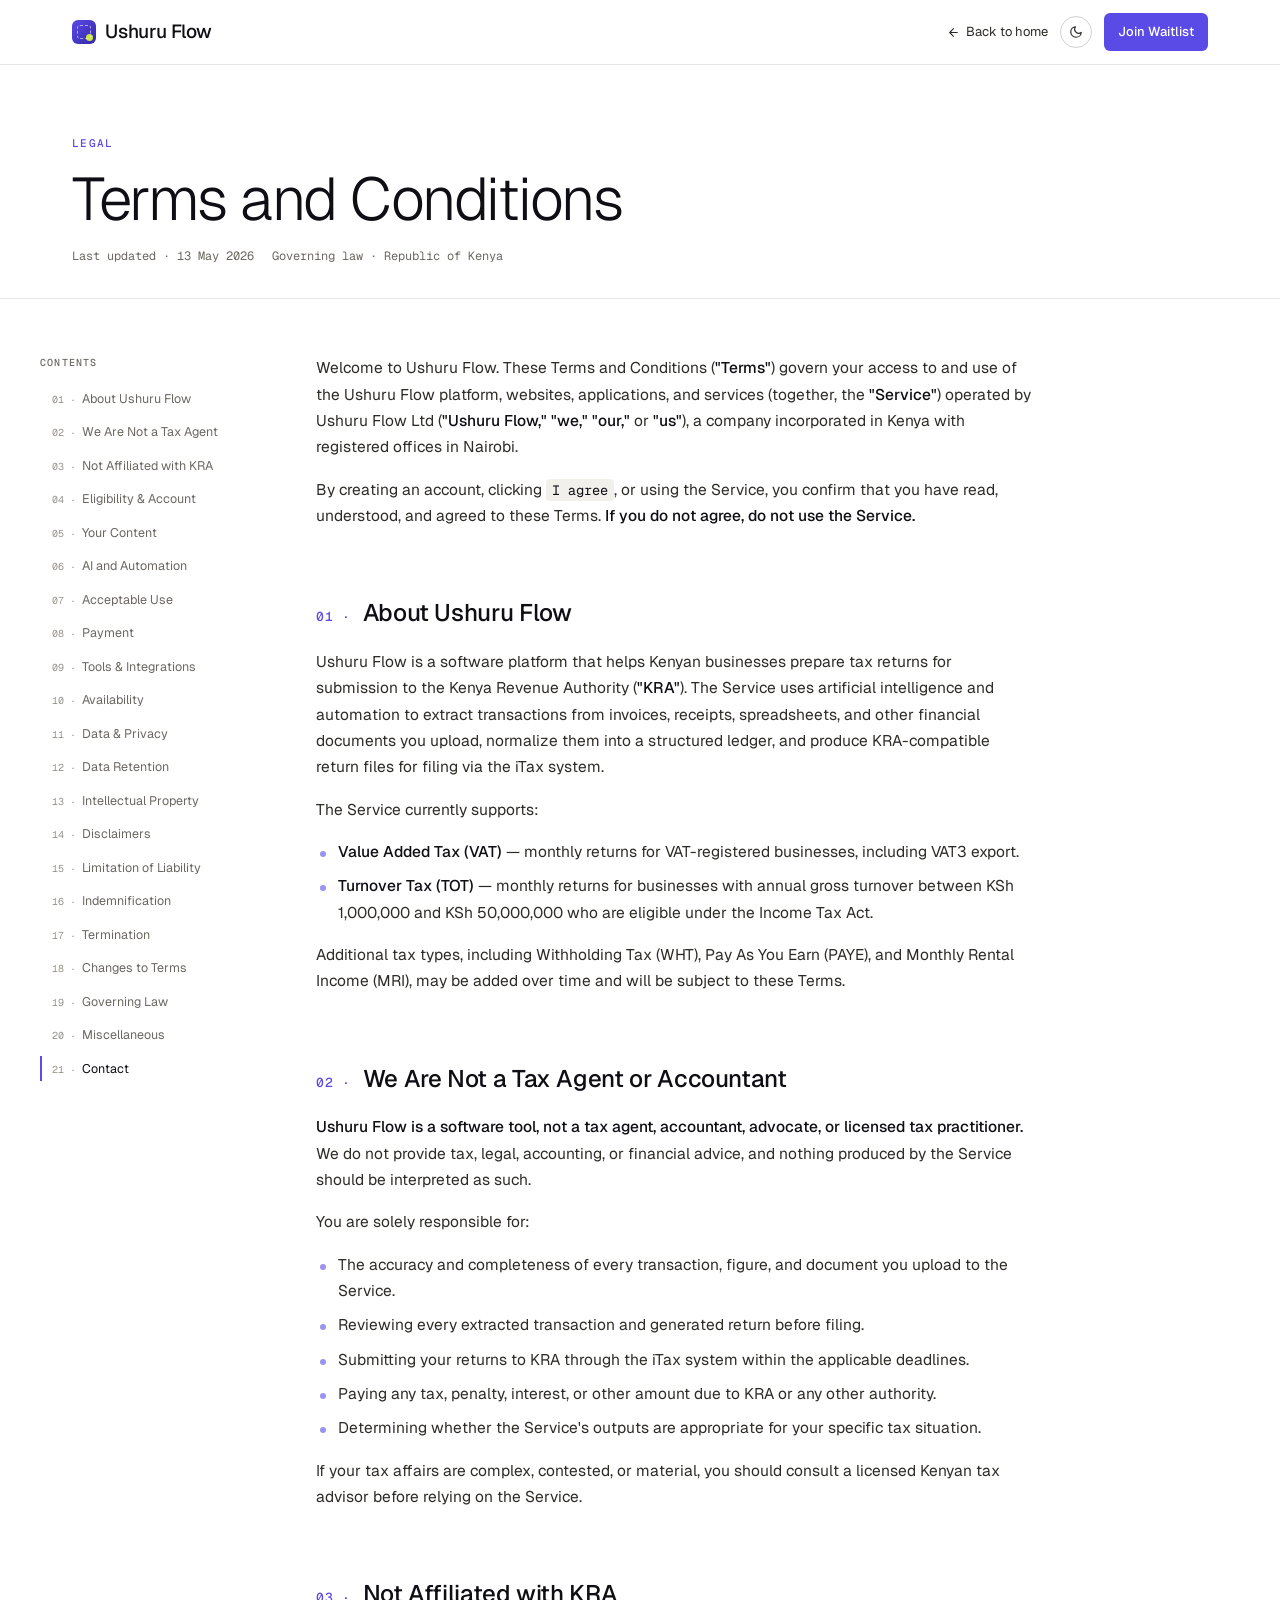
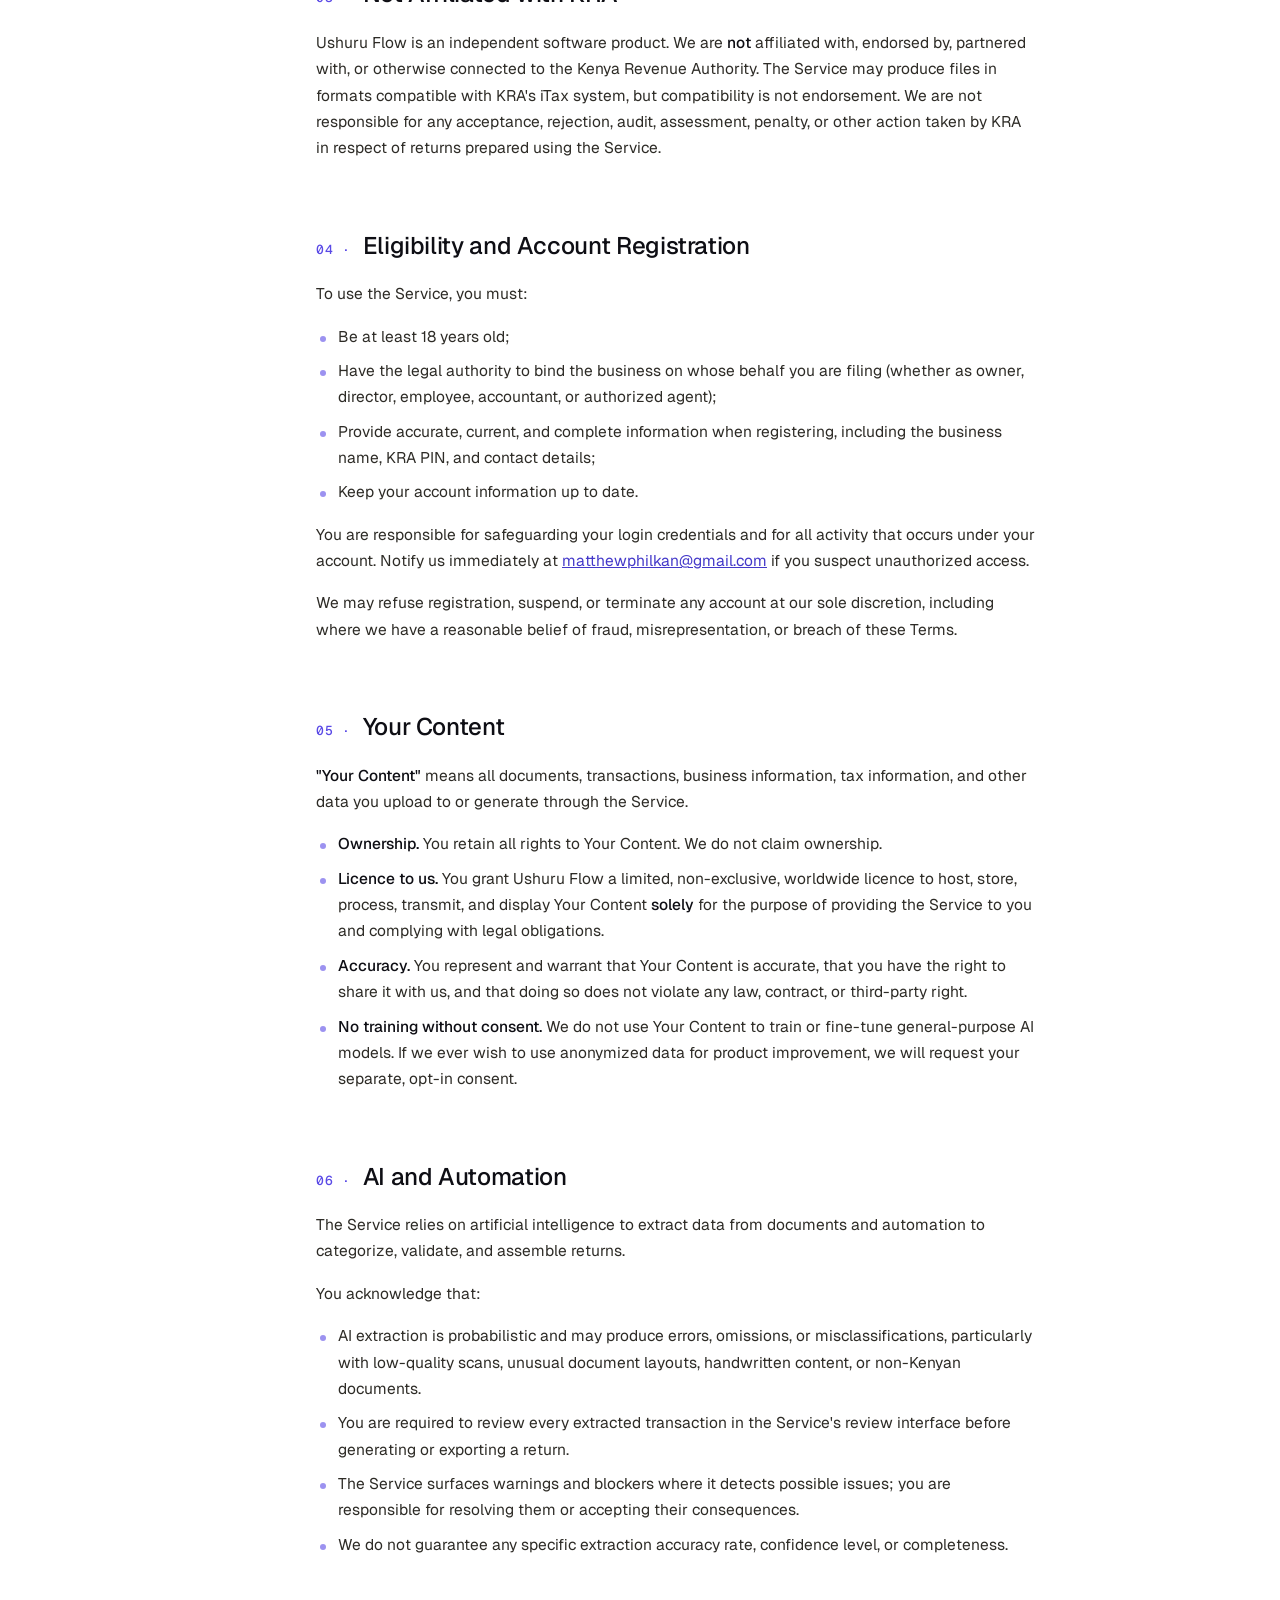
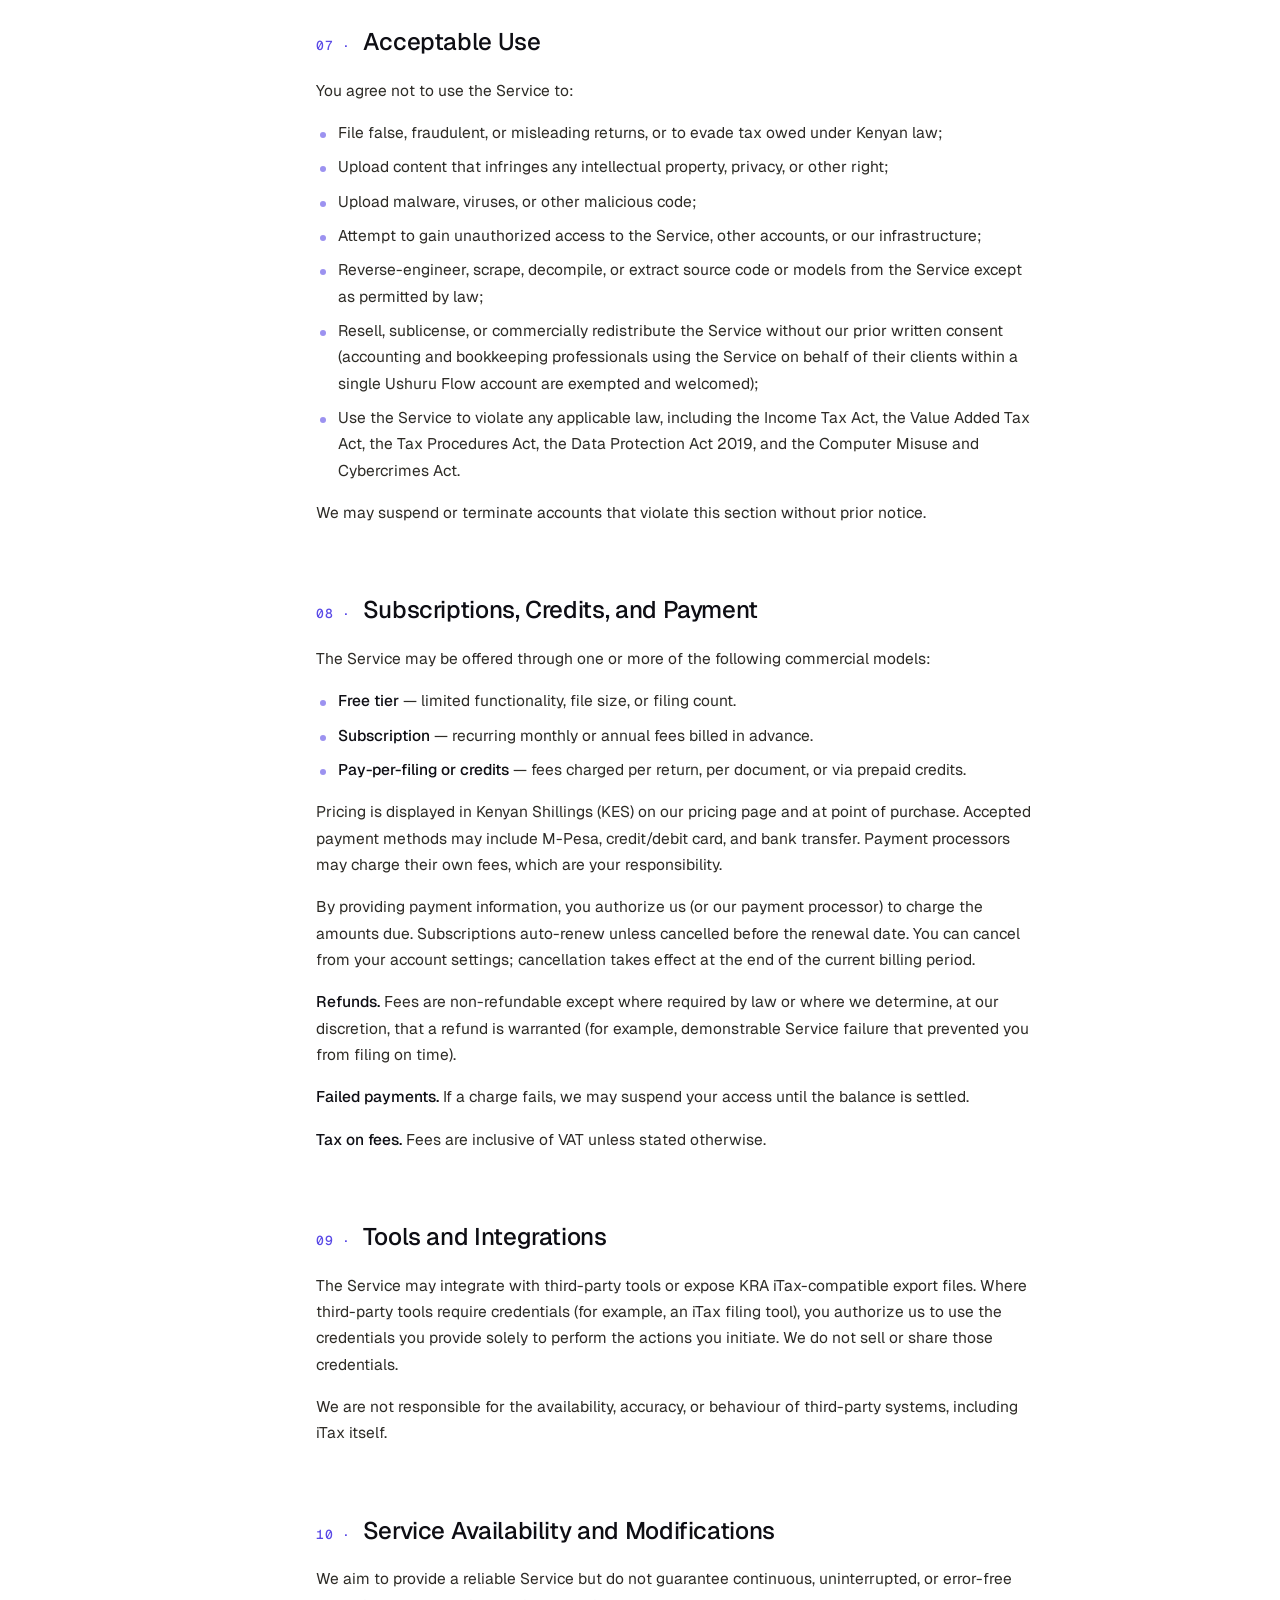
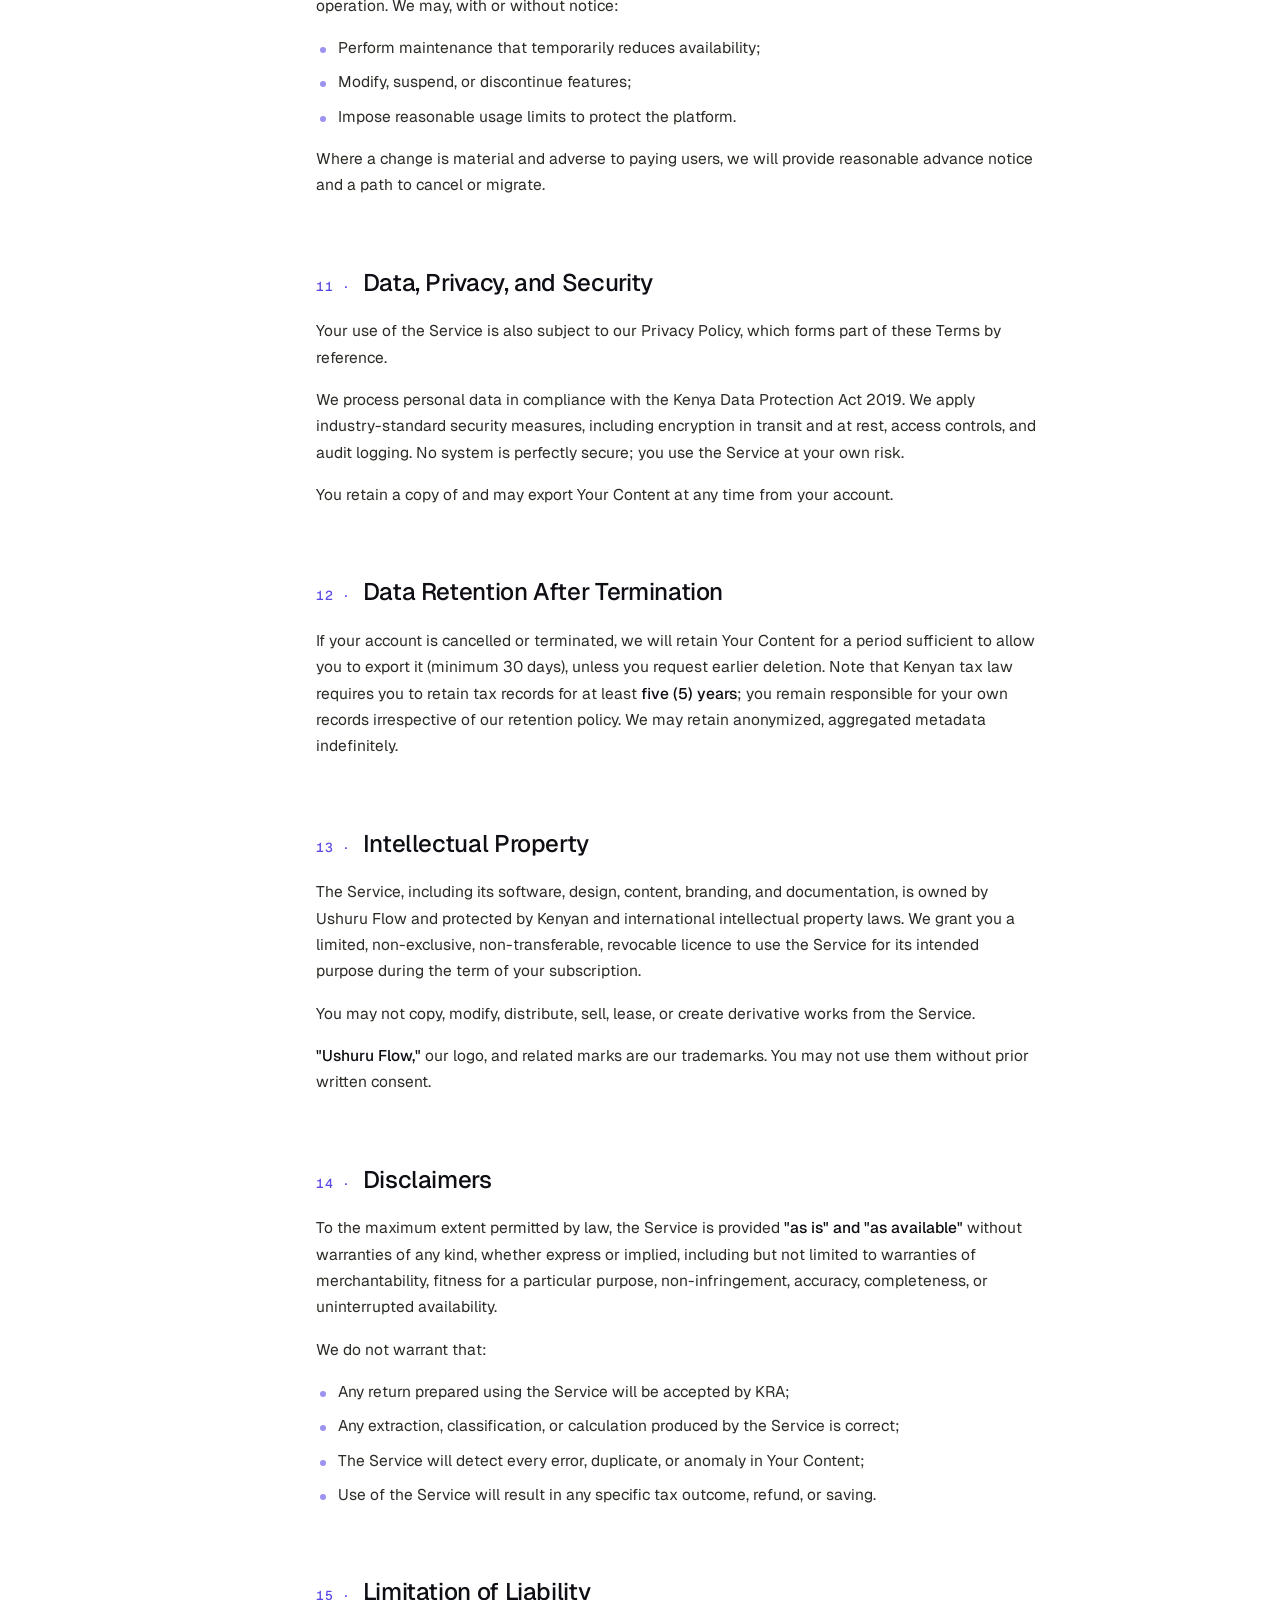
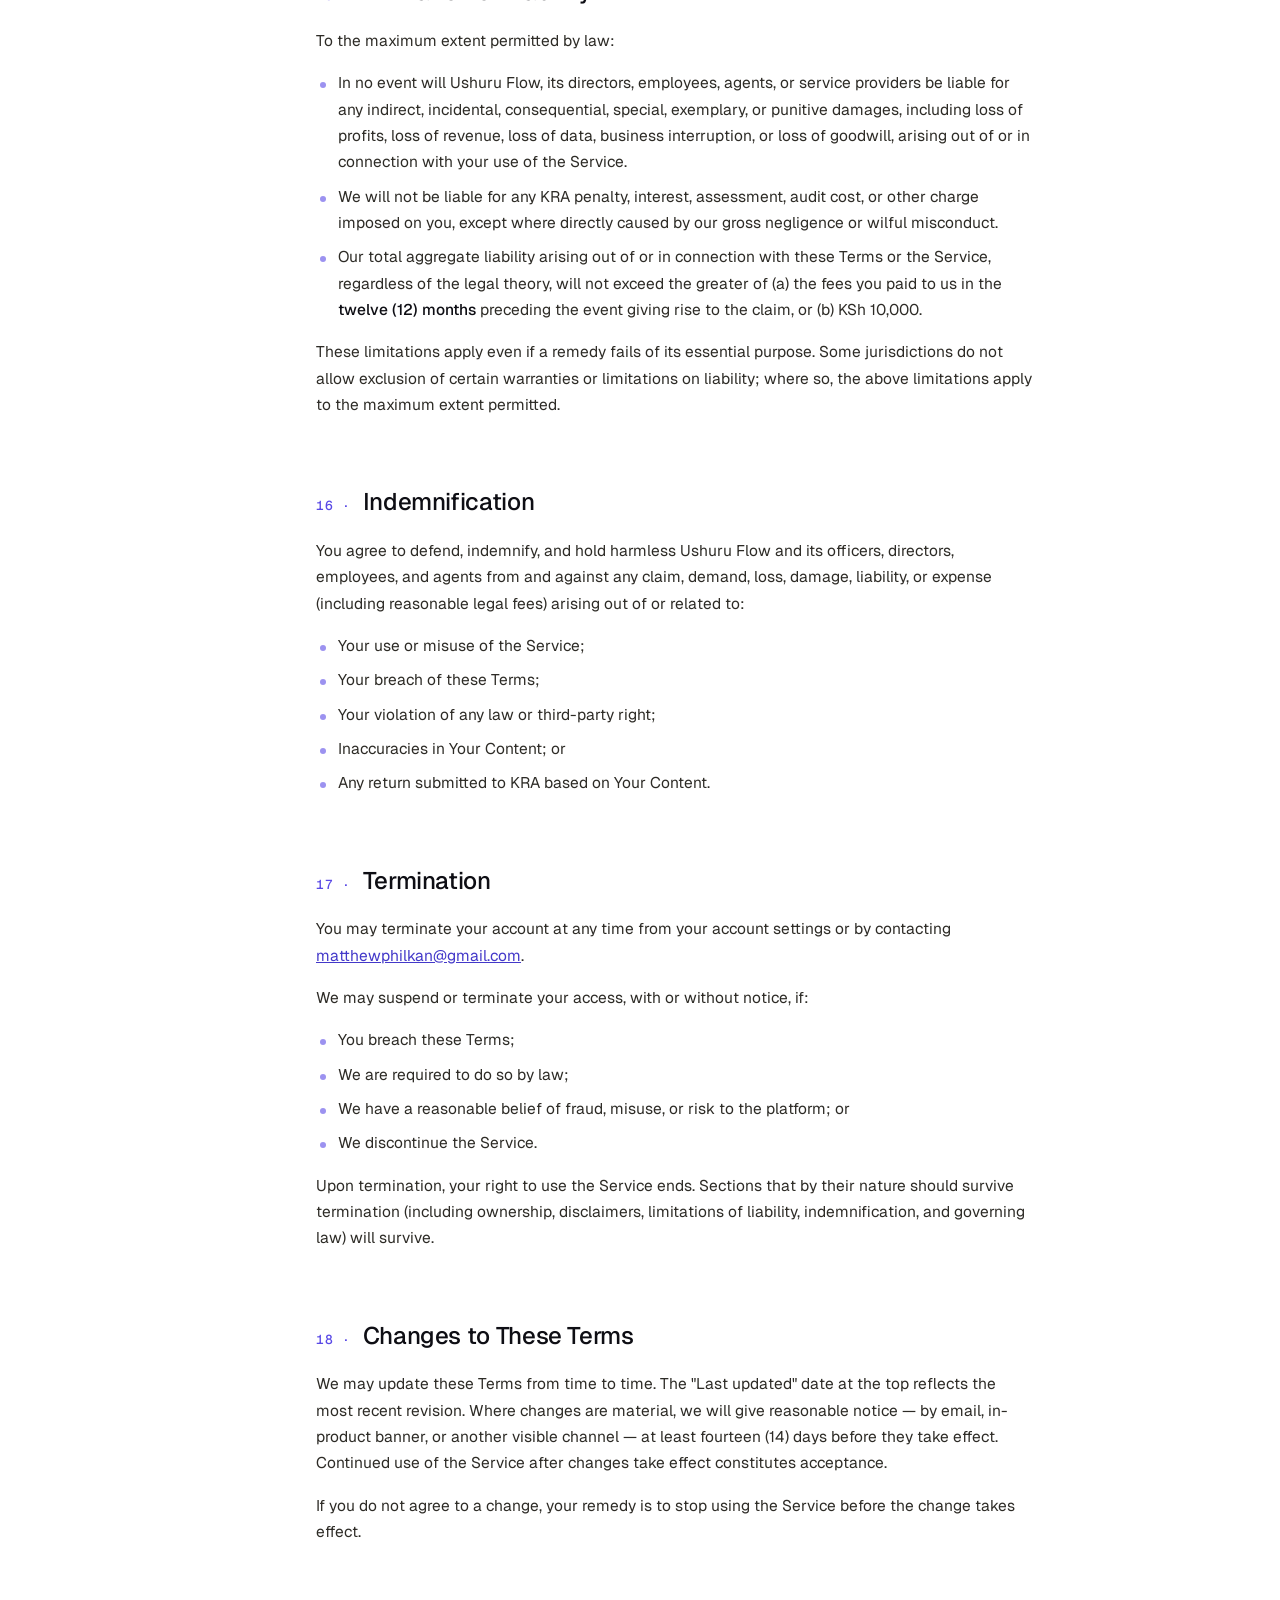
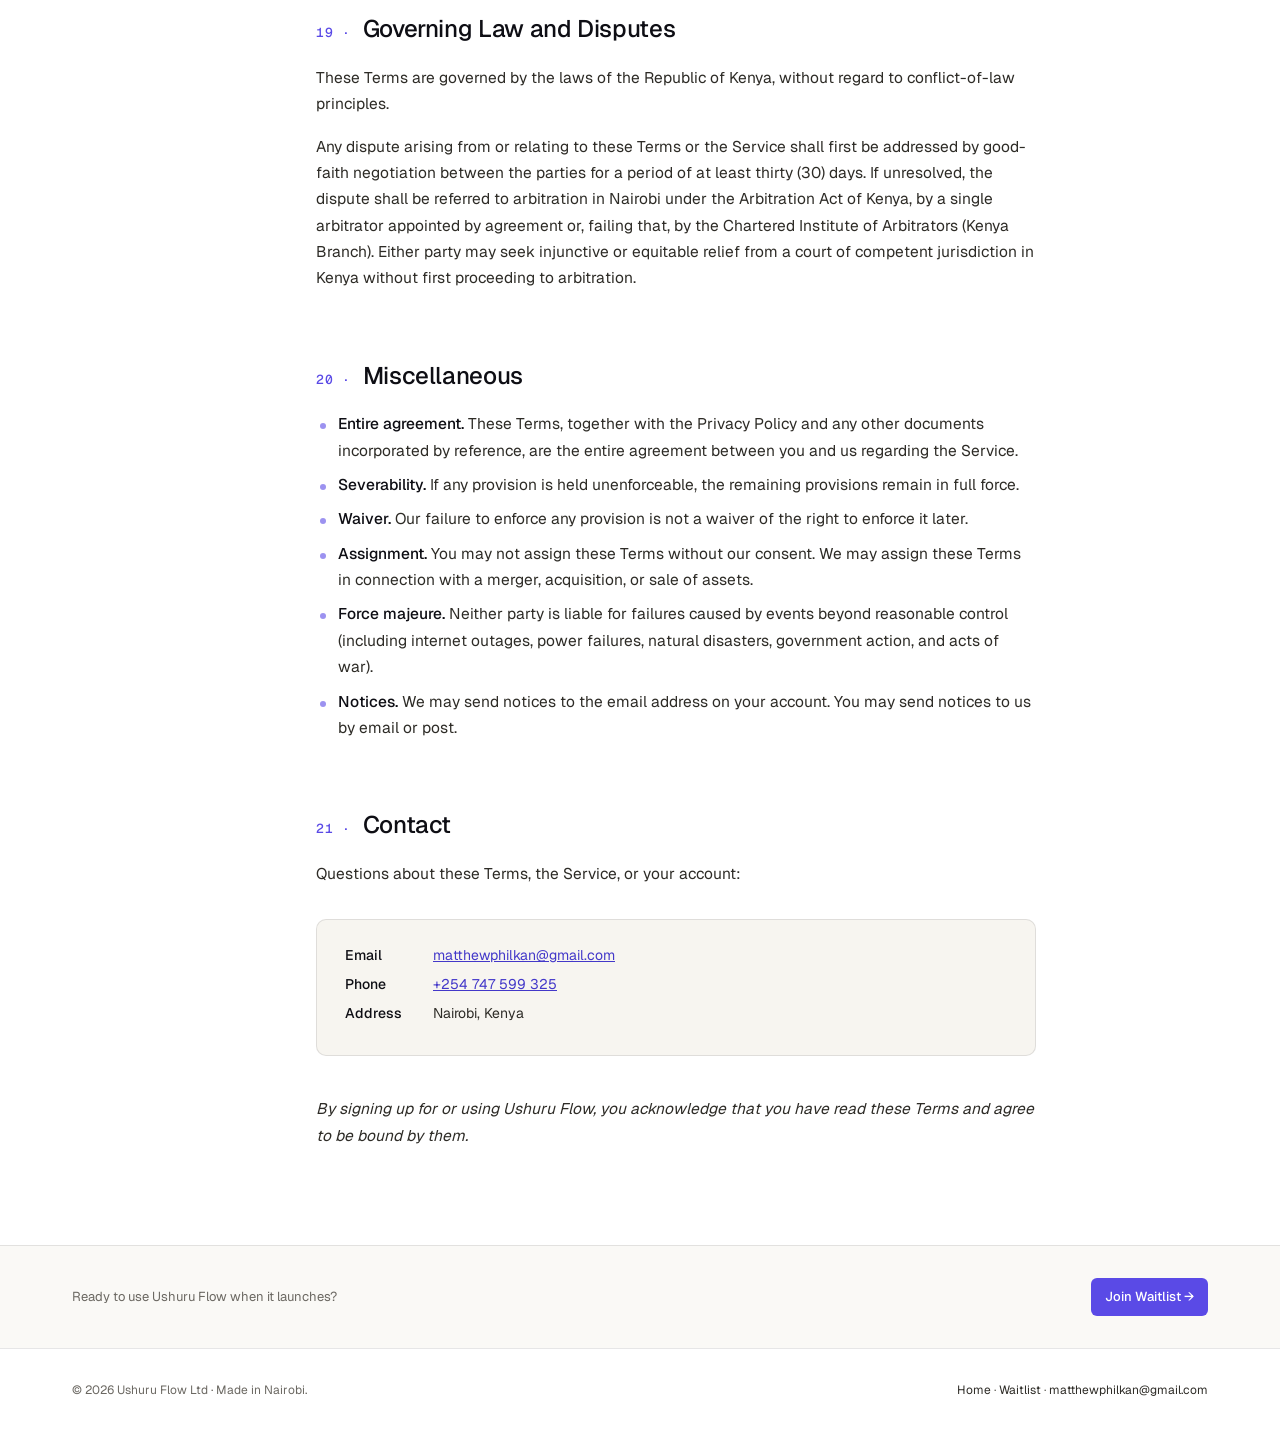
==== terms.html @ 168dc0b4 "Initial commit" ====
<!doctype html>
<html lang="en" data-theme="light">
<head>
<meta charset="utf-8" />
<meta name="viewport" content="width=device-width, initial-scale=1" />
<title>Terms and Conditions — Ushuru Flow</title>
<link rel="preconnect" href="https://fonts.googleapis.com" />
<link rel="preconnect" href="https://fonts.gstatic.com" crossorigin />
<link href="https://fonts.googleapis.com/css2?family=Geist:wght@300;400;500;600&family=Geist+Mono:wght@400;500&display=swap" rel="stylesheet" />
<style>
:root[data-theme="dark"] {
  --bg: #0B0B10; --bg-2: #0F0F17; --bg-3: #15151F;
  --surface: #1A1A26; --surface-2: #20202E;
  --line: rgba(255,255,255,0.08); --line-strong: rgba(255,255,255,0.16);
  --fg: #F2F0EA; --fg-2: #C4C0B4; --fg-3: #908C82; --fg-4: #5A5750;
  --violet: #8B7FFF; --violet-2: #A99FFF; --violet-deep: #4F3FE0;
  --lime: #E8FF5C; --orange: #FFA452;
}
:root[data-theme="light"] {
  --bg: #FFFFFF; --bg-2: #FAF9F6; --bg-3: #F2F0EA;
  --surface: #FFFFFF; --surface-2: #F7F5F0;
  --line: rgba(15,15,20,0.10); --line-strong: rgba(15,15,20,0.20);
  --fg: #0E0E14; --fg-2: #2D2B26; --fg-3: #6B6862; --fg-4: #98948B;
  --violet: #5A4AE6; --violet-2: #4338C9; --violet-deep: #3328A8;
  --lime: #C8E83D; --orange: #FF7A52;
}

* { box-sizing: border-box; }
html, body { margin: 0; padding: 0; }
body {
  font-family: 'Geist', -apple-system, BlinkMacSystemFont, sans-serif;
  color: var(--fg); background: var(--bg); -webkit-font-smoothing: antialiased;
  line-height: 1.65; font-size: 15.5px;
}
a { color: var(--violet-2); }
a:hover { color: var(--violet); }
.wrap { max-width: 1200px; margin: 0 auto; padding: 0 32px; width: 100%; }
@media (max-width: 720px) { .wrap { padding: 0 20px; } }

/* NAV */
.nav { border-bottom: 1px solid var(--line); background: var(--bg); position: sticky; top: 0; z-index: 10; backdrop-filter: blur(8px); }
.nav-inner { display: flex; align-items: center; justify-content: space-between; height: 64px; }
.brand { display: inline-flex; align-items: center; gap: 9px; font-size: 19px; font-weight: 500; letter-spacing: -0.01em; color: var(--fg); text-decoration: none; }
.brand .mark {
  width: 24px; height: 24px; border-radius: 6px; position: relative;
  background: linear-gradient(135deg, var(--violet) 0%, var(--violet-deep) 100%);
}
.brand .mark::after { content: ''; position: absolute; inset: 5px; border: 1.5px dashed rgba(255,255,255,0.55); border-radius: 3px; }
.brand .mark::before { content: ''; position: absolute; right: 3px; bottom: 3px; width: 7px; height: 7px; border-radius: 999px; background: var(--lime); }
.nav-right { display: flex; gap: 12px; align-items: center; }
.back-link { font-size: 13px; color: var(--fg-2); display: inline-flex; align-items: center; gap: 6px; text-decoration: none; }
.back-link:hover { color: var(--fg); }
.theme-toggle {
  width: 32px; height: 32px; border-radius: 999px;
  border: 1px solid var(--line-strong); background: transparent; color: var(--fg-2);
  display: inline-flex; align-items: center; justify-content: center; cursor: pointer;
}
.theme-toggle svg { width: 14px; height: 14px; }
.theme-toggle .ico-light { display: none; }
:root[data-theme="dark"] .theme-toggle .ico-dark { display: none; }
:root[data-theme="dark"] .theme-toggle .ico-light { display: block; }
.btn-join {
  font-family: inherit; font-size: 13px; font-weight: 500;
  padding: 8px 14px; border-radius: 6px;
  background: var(--violet); color: #fff; text-decoration: none;
}
.btn-join:hover { background: var(--violet-deep); color: #fff; }

/* HEADER BLOCK */
.head {
  padding: 64px 0 32px; border-bottom: 1px solid var(--line);
}
.eyebrow {
  font-family: 'Geist Mono', monospace; font-size: 11px; font-weight: 500;
  text-transform: uppercase; letter-spacing: 0.12em; color: var(--violet);
  margin-bottom: 16px; display: inline-block;
}
.head h1 {
  font-family: 'Geist', sans-serif; font-weight: 300;
  font-size: clamp(40px, 5vw, 60px); line-height: 1.04; letter-spacing: -0.025em;
  color: var(--fg); margin: 0;
}
.head .meta {
  margin-top: 16px;
  font-family: 'Geist Mono', monospace; font-size: 12px;
  color: var(--fg-3); display: flex; gap: 18px; flex-wrap: wrap;
}

/* ARTICLE LAYOUT */
.article {
  display: grid; grid-template-columns: 220px 1fr; gap: 56px;
  padding: 56px 0 80px;
}
@media (max-width: 920px) {
  .article { grid-template-columns: 1fr; gap: 32px; padding: 40px 0 64px; }
  .toc { position: static !important; }
}

.toc {
  position: sticky; top: 88px; align-self: start;
  max-height: calc(100vh - 120px); overflow-y: auto; padding-right: 8px;
}
.toc h6 {
  font-family: 'Geist Mono', monospace; font-size: 10px; font-weight: 500;
  text-transform: uppercase; letter-spacing: 0.12em; color: var(--fg-3);
  margin: 0 0 14px;
}
.toc ol { list-style: none; padding: 0; margin: 0; counter-reset: t; display: flex; flex-direction: column; gap: 8px; }
.toc li { counter-increment: t; }
.toc a {
  display: block; padding: 4px 0; font-size: 12.5px; color: var(--fg-3);
  text-decoration: none; line-height: 1.4; border-left: 2px solid transparent; padding-left: 10px;
  transition: color 120ms ease, border-color 120ms ease;
}
.toc a::before { content: counter(t, decimal-leading-zero) " · "; color: var(--fg-4); font-family: 'Geist Mono', monospace; font-size: 10px; }
.toc a:hover { color: var(--fg); border-left-color: var(--violet); }
.toc a.on { color: var(--fg); border-left-color: var(--violet); }

.content { max-width: 720px; }
.content h2 {
  font-family: 'Geist', sans-serif; font-weight: 500;
  font-size: 24px; letter-spacing: -0.015em; color: var(--fg);
  margin: 56px 0 16px; padding-top: 8px;
}
.content h2:first-child { margin-top: 0; }
.content h2::before {
  content: attr(data-num) " · ";
  font-family: 'Geist Mono', monospace; font-size: 13px;
  color: var(--violet); font-weight: 500; letter-spacing: 0.04em;
  margin-right: 4px;
}
.content h3 {
  font-family: 'Geist', sans-serif; font-weight: 500; font-size: 17px;
  color: var(--fg); margin: 24px 0 8px;
}
.content p {
  margin: 0 0 16px; color: var(--fg-2); line-height: 1.7;
}
.content p strong, .content strong { color: var(--fg); font-weight: 500; }
.content ul {
  margin: 0 0 16px; padding-left: 0; list-style: none;
}
.content ul li {
  position: relative; padding-left: 22px; margin-bottom: 8px;
  color: var(--fg-2); line-height: 1.7;
}
.content ul li::before {
  content: ''; position: absolute; left: 4px; top: 12px;
  width: 6px; height: 6px; border-radius: 999px; background: var(--violet); opacity: 0.6;
}
.content hr { display: none; }
.content blockquote {
  margin: 24px 0; padding: 14px 18px; border-left: 3px solid var(--violet);
  background: color-mix(in srgb, var(--violet) 6%, transparent);
  font-style: italic; color: var(--fg-2);
}
.content .key {
  font-family: 'Geist Mono', monospace; font-size: 13.5px;
  padding: 2px 6px; background: var(--bg-3); border-radius: 4px;
  color: var(--fg);
}
.content em { font-style: italic; color: var(--fg-2); }

.contact-box {
  margin-top: 32px; padding: 24px 28px;
  background: var(--surface-2); border: 1px solid var(--line);
  border-radius: 10px;
}
.contact-box h3 { margin-top: 0; }
.contact-box .item { display: flex; gap: 8px; font-size: 14px; color: var(--fg-2); margin-bottom: 6px; }
.contact-box .item b { color: var(--fg); font-weight: 500; min-width: 80px; }

.bottom {
  border-top: 1px solid var(--line);
  padding: 32px 0;
  background: var(--bg-2);
}
.bottom-inner {
  display: flex; align-items: center; justify-content: space-between;
  gap: 16px; flex-wrap: wrap;
  font-size: 13px; color: var(--fg-3);
}
.bottom .cta-row { display: flex; gap: 10px; align-items: center; }

footer { padding: 32px 0; border-top: 1px solid var(--line); background: var(--bg); }
.foot-inner {
  display: flex; align-items: center; justify-content: space-between;
  font-size: 12px; color: var(--fg-3); flex-wrap: wrap; gap: 12px;
}
.foot-inner a { color: var(--fg-2); text-decoration: none; }
.foot-inner a:hover { color: var(--fg); }
</style>
</head>
<body>

<header class="nav">
  <div class="wrap nav-inner">
    <a class="brand" href="index.html"><span class="mark"></span>Ushuru&thinsp;Flow</a>
    <div class="nav-right">
      <a class="back-link" href="index.html">
        <svg viewBox="0 0 24 24" fill="none" stroke="currentColor" stroke-width="2" stroke-linecap="round" stroke-linejoin="round" width="13" height="13"><path d="M19 12H5M12 19l-7-7 7-7"/></svg>
        Back to home
      </a>
      <button class="theme-toggle" id="theme-btn" title="Toggle theme">
        <svg class="ico-light" viewBox="0 0 24 24" fill="none" stroke="currentColor" stroke-width="2" stroke-linecap="round" stroke-linejoin="round"><circle cx="12" cy="12" r="4"/><path d="M12 2v2M12 20v2M4.93 4.93l1.41 1.41M17.66 17.66l1.41 1.41M2 12h2M20 12h2M4.93 19.07l1.41-1.41M17.66 6.34l1.41-1.41"/></svg>
        <svg class="ico-dark" viewBox="0 0 24 24" fill="none" stroke="currentColor" stroke-width="2" stroke-linecap="round" stroke-linejoin="round"><path d="M21 12.79A9 9 0 1 1 11.21 3 7 7 0 0 0 21 12.79z"/></svg>
      </button>
      <a class="btn-join" href="waitlist.html">Join Waitlist</a>
    </div>
  </div>
</header>

<section class="head">
  <div class="wrap">
    <span class="eyebrow">Legal</span>
    <h1>Terms and Conditions</h1>
    <div class="meta">
      <span>Last updated · 13 May 2026</span>
      <span>Governing law · Republic of Kenya</span>
    </div>
  </div>
</section>

<div class="wrap article">

  <aside class="toc" aria-label="Table of contents">
    <h6>Contents</h6>
    <ol id="toc-list">
      <li><a href="#s1">About Ushuru Flow</a></li>
      <li><a href="#s2">We Are Not a Tax Agent</a></li>
      <li><a href="#s3">Not Affiliated with KRA</a></li>
      <li><a href="#s4">Eligibility &amp; Account</a></li>
      <li><a href="#s5">Your Content</a></li>
      <li><a href="#s6">AI and Automation</a></li>
      <li><a href="#s7">Acceptable Use</a></li>
      <li><a href="#s8">Payment</a></li>
      <li><a href="#s9">Tools &amp; Integrations</a></li>
      <li><a href="#s10">Availability</a></li>
      <li><a href="#s11">Data &amp; Privacy</a></li>
      <li><a href="#s12">Data Retention</a></li>
      <li><a href="#s13">Intellectual Property</a></li>
      <li><a href="#s14">Disclaimers</a></li>
      <li><a href="#s15">Limitation of Liability</a></li>
      <li><a href="#s16">Indemnification</a></li>
      <li><a href="#s17">Termination</a></li>
      <li><a href="#s18">Changes to Terms</a></li>
      <li><a href="#s19">Governing Law</a></li>
      <li><a href="#s20">Miscellaneous</a></li>
      <li><a href="#s21">Contact</a></li>
    </ol>
  </aside>

  <article class="content">

    <p>Welcome to Ushuru Flow. These Terms and Conditions (<strong>"Terms"</strong>) govern your access to and use of the Ushuru Flow platform, websites, applications, and services (together, the <strong>"Service"</strong>) operated by Ushuru Flow Ltd (<strong>"Ushuru Flow," "we," "our,"</strong> or <strong>"us"</strong>), a company incorporated in Kenya with registered offices in Nairobi.</p>

    <p>By creating an account, clicking <span class="key">I agree</span>, or using the Service, you confirm that you have read, understood, and agreed to these Terms. <strong>If you do not agree, do not use the Service.</strong></p>

    <h2 id="s1" data-num="01">About Ushuru Flow</h2>
    <p>Ushuru Flow is a software platform that helps Kenyan businesses prepare tax returns for submission to the Kenya Revenue Authority (<strong>"KRA"</strong>). The Service uses artificial intelligence and automation to extract transactions from invoices, receipts, spreadsheets, and other financial documents you upload, normalize them into a structured ledger, and produce KRA-compatible return files for filing via the iTax system.</p>
    <p>The Service currently supports:</p>
    <ul>
      <li><strong>Value Added Tax (VAT)</strong> — monthly returns for VAT-registered businesses, including VAT3 export.</li>
      <li><strong>Turnover Tax (TOT)</strong> — monthly returns for businesses with annual gross turnover between KSh 1,000,000 and KSh 50,000,000 who are eligible under the Income Tax Act.</li>
    </ul>
    <p>Additional tax types, including Withholding Tax (WHT), Pay As You Earn (PAYE), and Monthly Rental Income (MRI), may be added over time and will be subject to these Terms.</p>

    <h2 id="s2" data-num="02">We Are Not a Tax Agent or Accountant</h2>
    <p><strong>Ushuru Flow is a software tool, not a tax agent, accountant, advocate, or licensed tax practitioner.</strong> We do not provide tax, legal, accounting, or financial advice, and nothing produced by the Service should be interpreted as such.</p>
    <p>You are solely responsible for:</p>
    <ul>
      <li>The accuracy and completeness of every transaction, figure, and document you upload to the Service.</li>
      <li>Reviewing every extracted transaction and generated return before filing.</li>
      <li>Submitting your returns to KRA through the iTax system within the applicable deadlines.</li>
      <li>Paying any tax, penalty, interest, or other amount due to KRA or any other authority.</li>
      <li>Determining whether the Service's outputs are appropriate for your specific tax situation.</li>
    </ul>
    <p>If your tax affairs are complex, contested, or material, you should consult a licensed Kenyan tax advisor before relying on the Service.</p>

    <h2 id="s3" data-num="03">Not Affiliated with KRA</h2>
    <p>Ushuru Flow is an independent software product. We are <strong>not</strong> affiliated with, endorsed by, partnered with, or otherwise connected to the Kenya Revenue Authority. The Service may produce files in formats compatible with KRA's iTax system, but compatibility is not endorsement. We are not responsible for any acceptance, rejection, audit, assessment, penalty, or other action taken by KRA in respect of returns prepared using the Service.</p>

    <h2 id="s4" data-num="04">Eligibility and Account Registration</h2>
    <p>To use the Service, you must:</p>
    <ul>
      <li>Be at least 18 years old;</li>
      <li>Have the legal authority to bind the business on whose behalf you are filing (whether as owner, director, employee, accountant, or authorized agent);</li>
      <li>Provide accurate, current, and complete information when registering, including the business name, KRA PIN, and contact details;</li>
      <li>Keep your account information up to date.</li>
    </ul>
    <p>You are responsible for safeguarding your login credentials and for all activity that occurs under your account. Notify us immediately at <a href="mailto:matthewphilkan@gmail.com">matthewphilkan@gmail.com</a> if you suspect unauthorized access.</p>
    <p>We may refuse registration, suspend, or terminate any account at our sole discretion, including where we have a reasonable belief of fraud, misrepresentation, or breach of these Terms.</p>

    <h2 id="s5" data-num="05">Your Content</h2>
    <p><strong>"Your Content"</strong> means all documents, transactions, business information, tax information, and other data you upload to or generate through the Service.</p>
    <ul>
      <li><strong>Ownership.</strong> You retain all rights to Your Content. We do not claim ownership.</li>
      <li><strong>Licence to us.</strong> You grant Ushuru Flow a limited, non-exclusive, worldwide licence to host, store, process, transmit, and display Your Content <strong>solely</strong> for the purpose of providing the Service to you and complying with legal obligations.</li>
      <li><strong>Accuracy.</strong> You represent and warrant that Your Content is accurate, that you have the right to share it with us, and that doing so does not violate any law, contract, or third-party right.</li>
      <li><strong>No training without consent.</strong> We do not use Your Content to train or fine-tune general-purpose AI models. If we ever wish to use anonymized data for product improvement, we will request your separate, opt-in consent.</li>
    </ul>

    <h2 id="s6" data-num="06">AI and Automation</h2>
    <p>The Service relies on artificial intelligence to extract data from documents and automation to categorize, validate, and assemble returns.</p>
    <p>You acknowledge that:</p>
    <ul>
      <li>AI extraction is probabilistic and may produce errors, omissions, or misclassifications, particularly with low-quality scans, unusual document layouts, handwritten content, or non-Kenyan documents.</li>
      <li>You are required to review every extracted transaction in the Service's review interface before generating or exporting a return.</li>
      <li>The Service surfaces warnings and blockers where it detects possible issues; you are responsible for resolving them or accepting their consequences.</li>
      <li>We do not guarantee any specific extraction accuracy rate, confidence level, or completeness.</li>
    </ul>

    <h2 id="s7" data-num="07">Acceptable Use</h2>
    <p>You agree not to use the Service to:</p>
    <ul>
      <li>File false, fraudulent, or misleading returns, or to evade tax owed under Kenyan law;</li>
      <li>Upload content that infringes any intellectual property, privacy, or other right;</li>
      <li>Upload malware, viruses, or other malicious code;</li>
      <li>Attempt to gain unauthorized access to the Service, other accounts, or our infrastructure;</li>
      <li>Reverse-engineer, scrape, decompile, or extract source code or models from the Service except as permitted by law;</li>
      <li>Resell, sublicense, or commercially redistribute the Service without our prior written consent (accounting and bookkeeping professionals using the Service on behalf of their clients within a single Ushuru Flow account are exempted and welcomed);</li>
      <li>Use the Service to violate any applicable law, including the Income Tax Act, the Value Added Tax Act, the Tax Procedures Act, the Data Protection Act 2019, and the Computer Misuse and Cybercrimes Act.</li>
    </ul>
    <p>We may suspend or terminate accounts that violate this section without prior notice.</p>

    <h2 id="s8" data-num="08">Subscriptions, Credits, and Payment</h2>
    <p>The Service may be offered through one or more of the following commercial models:</p>
    <ul>
      <li><strong>Free tier</strong> — limited functionality, file size, or filing count.</li>
      <li><strong>Subscription</strong> — recurring monthly or annual fees billed in advance.</li>
      <li><strong>Pay-per-filing or credits</strong> — fees charged per return, per document, or via prepaid credits.</li>
    </ul>
    <p>Pricing is displayed in Kenyan Shillings (KES) on our pricing page and at point of purchase. Accepted payment methods may include M-Pesa, credit/debit card, and bank transfer. Payment processors may charge their own fees, which are your responsibility.</p>
    <p>By providing payment information, you authorize us (or our payment processor) to charge the amounts due. Subscriptions auto-renew unless cancelled before the renewal date. You can cancel from your account settings; cancellation takes effect at the end of the current billing period.</p>
    <p><strong>Refunds.</strong> Fees are non-refundable except where required by law or where we determine, at our discretion, that a refund is warranted (for example, demonstrable Service failure that prevented you from filing on time).</p>
    <p><strong>Failed payments.</strong> If a charge fails, we may suspend your access until the balance is settled.</p>
    <p><strong>Tax on fees.</strong> Fees are inclusive of VAT unless stated otherwise.</p>

    <h2 id="s9" data-num="09">Tools and Integrations</h2>
    <p>The Service may integrate with third-party tools or expose KRA iTax-compatible export files. Where third-party tools require credentials (for example, an iTax filing tool), you authorize us to use the credentials you provide solely to perform the actions you initiate. We do not sell or share those credentials.</p>
    <p>We are not responsible for the availability, accuracy, or behaviour of third-party systems, including iTax itself.</p>

    <h2 id="s10" data-num="10">Service Availability and Modifications</h2>
    <p>We aim to provide a reliable Service but do not guarantee continuous, uninterrupted, or error-free operation. We may, with or without notice:</p>
    <ul>
      <li>Perform maintenance that temporarily reduces availability;</li>
      <li>Modify, suspend, or discontinue features;</li>
      <li>Impose reasonable usage limits to protect the platform.</li>
    </ul>
    <p>Where a change is material and adverse to paying users, we will provide reasonable advance notice and a path to cancel or migrate.</p>

    <h2 id="s11" data-num="11">Data, Privacy, and Security</h2>
    <p>Your use of the Service is also subject to our Privacy Policy, which forms part of these Terms by reference.</p>
    <p>We process personal data in compliance with the Kenya Data Protection Act 2019. We apply industry-standard security measures, including encryption in transit and at rest, access controls, and audit logging. No system is perfectly secure; you use the Service at your own risk.</p>
    <p>You retain a copy of and may export Your Content at any time from your account.</p>

    <h2 id="s12" data-num="12">Data Retention After Termination</h2>
    <p>If your account is cancelled or terminated, we will retain Your Content for a period sufficient to allow you to export it (minimum 30 days), unless you request earlier deletion. Note that Kenyan tax law requires you to retain tax records for at least <strong>five (5) years</strong>; you remain responsible for your own records irrespective of our retention policy. We may retain anonymized, aggregated metadata indefinitely.</p>

    <h2 id="s13" data-num="13">Intellectual Property</h2>
    <p>The Service, including its software, design, content, branding, and documentation, is owned by Ushuru Flow and protected by Kenyan and international intellectual property laws. We grant you a limited, non-exclusive, non-transferable, revocable licence to use the Service for its intended purpose during the term of your subscription.</p>
    <p>You may not copy, modify, distribute, sell, lease, or create derivative works from the Service.</p>
    <p><strong>"Ushuru Flow,"</strong> our logo, and related marks are our trademarks. You may not use them without prior written consent.</p>

    <h2 id="s14" data-num="14">Disclaimers</h2>
    <p>To the maximum extent permitted by law, the Service is provided <strong>"as is" and "as available"</strong> without warranties of any kind, whether express or implied, including but not limited to warranties of merchantability, fitness for a particular purpose, non-infringement, accuracy, completeness, or uninterrupted availability.</p>
    <p>We do not warrant that:</p>
    <ul>
      <li>Any return prepared using the Service will be accepted by KRA;</li>
      <li>Any extraction, classification, or calculation produced by the Service is correct;</li>
      <li>The Service will detect every error, duplicate, or anomaly in Your Content;</li>
      <li>Use of the Service will result in any specific tax outcome, refund, or saving.</li>
    </ul>

    <h2 id="s15" data-num="15">Limitation of Liability</h2>
    <p>To the maximum extent permitted by law:</p>
    <ul>
      <li>In no event will Ushuru Flow, its directors, employees, agents, or service providers be liable for any indirect, incidental, consequential, special, exemplary, or punitive damages, including loss of profits, loss of revenue, loss of data, business interruption, or loss of goodwill, arising out of or in connection with your use of the Service.</li>
      <li>We will not be liable for any KRA penalty, interest, assessment, audit cost, or other charge imposed on you, except where directly caused by our gross negligence or wilful misconduct.</li>
      <li>Our total aggregate liability arising out of or in connection with these Terms or the Service, regardless of the legal theory, will not exceed the greater of (a) the fees you paid to us in the <strong>twelve (12) months</strong> preceding the event giving rise to the claim, or (b) KSh 10,000.</li>
    </ul>
    <p>These limitations apply even if a remedy fails of its essential purpose. Some jurisdictions do not allow exclusion of certain warranties or limitations on liability; where so, the above limitations apply to the maximum extent permitted.</p>

    <h2 id="s16" data-num="16">Indemnification</h2>
    <p>You agree to defend, indemnify, and hold harmless Ushuru Flow and its officers, directors, employees, and agents from and against any claim, demand, loss, damage, liability, or expense (including reasonable legal fees) arising out of or related to:</p>
    <ul>
      <li>Your use or misuse of the Service;</li>
      <li>Your breach of these Terms;</li>
      <li>Your violation of any law or third-party right;</li>
      <li>Inaccuracies in Your Content; or</li>
      <li>Any return submitted to KRA based on Your Content.</li>
    </ul>

    <h2 id="s17" data-num="17">Termination</h2>
    <p>You may terminate your account at any time from your account settings or by contacting <a href="mailto:matthewphilkan@gmail.com">matthewphilkan@gmail.com</a>.</p>
    <p>We may suspend or terminate your access, with or without notice, if:</p>
    <ul>
      <li>You breach these Terms;</li>
      <li>We are required to do so by law;</li>
      <li>We have a reasonable belief of fraud, misuse, or risk to the platform; or</li>
      <li>We discontinue the Service.</li>
    </ul>
    <p>Upon termination, your right to use the Service ends. Sections that by their nature should survive termination (including ownership, disclaimers, limitations of liability, indemnification, and governing law) will survive.</p>

    <h2 id="s18" data-num="18">Changes to These Terms</h2>
    <p>We may update these Terms from time to time. The "Last updated" date at the top reflects the most recent revision. Where changes are material, we will give reasonable notice — by email, in-product banner, or another visible channel — at least fourteen (14) days before they take effect. Continued use of the Service after changes take effect constitutes acceptance.</p>
    <p>If you do not agree to a change, your remedy is to stop using the Service before the change takes effect.</p>

    <h2 id="s19" data-num="19">Governing Law and Disputes</h2>
    <p>These Terms are governed by the laws of the Republic of Kenya, without regard to conflict-of-law principles.</p>
    <p>Any dispute arising from or relating to these Terms or the Service shall first be addressed by good-faith negotiation between the parties for a period of at least thirty (30) days. If unresolved, the dispute shall be referred to arbitration in Nairobi under the Arbitration Act of Kenya, by a single arbitrator appointed by agreement or, failing that, by the Chartered Institute of Arbitrators (Kenya Branch). Either party may seek injunctive or equitable relief from a court of competent jurisdiction in Kenya without first proceeding to arbitration.</p>

    <h2 id="s20" data-num="20">Miscellaneous</h2>
    <ul>
      <li><strong>Entire agreement.</strong> These Terms, together with the Privacy Policy and any other documents incorporated by reference, are the entire agreement between you and us regarding the Service.</li>
      <li><strong>Severability.</strong> If any provision is held unenforceable, the remaining provisions remain in full force.</li>
      <li><strong>Waiver.</strong> Our failure to enforce any provision is not a waiver of the right to enforce it later.</li>
      <li><strong>Assignment.</strong> You may not assign these Terms without our consent. We may assign these Terms in connection with a merger, acquisition, or sale of assets.</li>
      <li><strong>Force majeure.</strong> Neither party is liable for failures caused by events beyond reasonable control (including internet outages, power failures, natural disasters, government action, and acts of war).</li>
      <li><strong>Notices.</strong> We may send notices to the email address on your account. You may send notices to us by email or post.</li>
    </ul>

    <h2 id="s21" data-num="21">Contact</h2>
    <p>Questions about these Terms, the Service, or your account:</p>
    <div class="contact-box">
      <div class="item"><b>Email</b><a href="mailto:matthewphilkan@gmail.com">matthewphilkan@gmail.com</a></div>
      <div class="item"><b>Phone</b><a href="tel:+254747599325">+254 747 599 325</a></div>
      <div class="item"><b>Address</b><span>Nairobi, Kenya</span></div>
    </div>

    <p style="margin-top: 40px;"><em>By signing up for or using Ushuru Flow, you acknowledge that you have read these Terms and agree to be bound by them.</em></p>
  </article>
</div>

<section class="bottom">
  <div class="wrap bottom-inner">
    <span>Ready to use Ushuru Flow when it launches?</span>
    <div class="cta-row">
      <a class="btn-join" href="waitlist.html">Join Waitlist →</a>
    </div>
  </div>
</section>

<footer>
  <div class="wrap foot-inner">
    <span>© 2026 Ushuru Flow Ltd · Made in Nairobi.</span>
    <span><a href="index.html">Home</a> · <a href="waitlist.html">Waitlist</a> · <a href="mailto:matthewphilkan@gmail.com">matthewphilkan@gmail.com</a></span>
  </div>
</footer>

<script>
  // Theme persistence
  const saved = localStorage.getItem('ushuru-theme');
  if (saved === 'dark' || saved === 'light') {
    document.documentElement.setAttribute('data-theme', saved);
  }
  document.getElementById('theme-btn').addEventListener('click', () => {
    const cur = document.documentElement.getAttribute('data-theme') || 'light';
    const next = cur === 'dark' ? 'light' : 'dark';
    document.documentElement.setAttribute('data-theme', next);
    localStorage.setItem('ushuru-theme', next);
  });

  // TOC scroll-spy
  const tocLinks = document.querySelectorAll('.toc a');
  const sections = Array.from(document.querySelectorAll('.content h2[id]'));
  const obs = new IntersectionObserver(entries => {
    entries.forEach(e => {
      if (e.isIntersecting) {
        const id = e.target.id;
        tocLinks.forEach(a => a.classList.toggle('on', a.getAttribute('href') === '#' + id));
      }
    });
  }, { rootMargin: '-30% 0px -60% 0px' });
  sections.forEach(s => obs.observe(s));
</script>

</body>
</html>
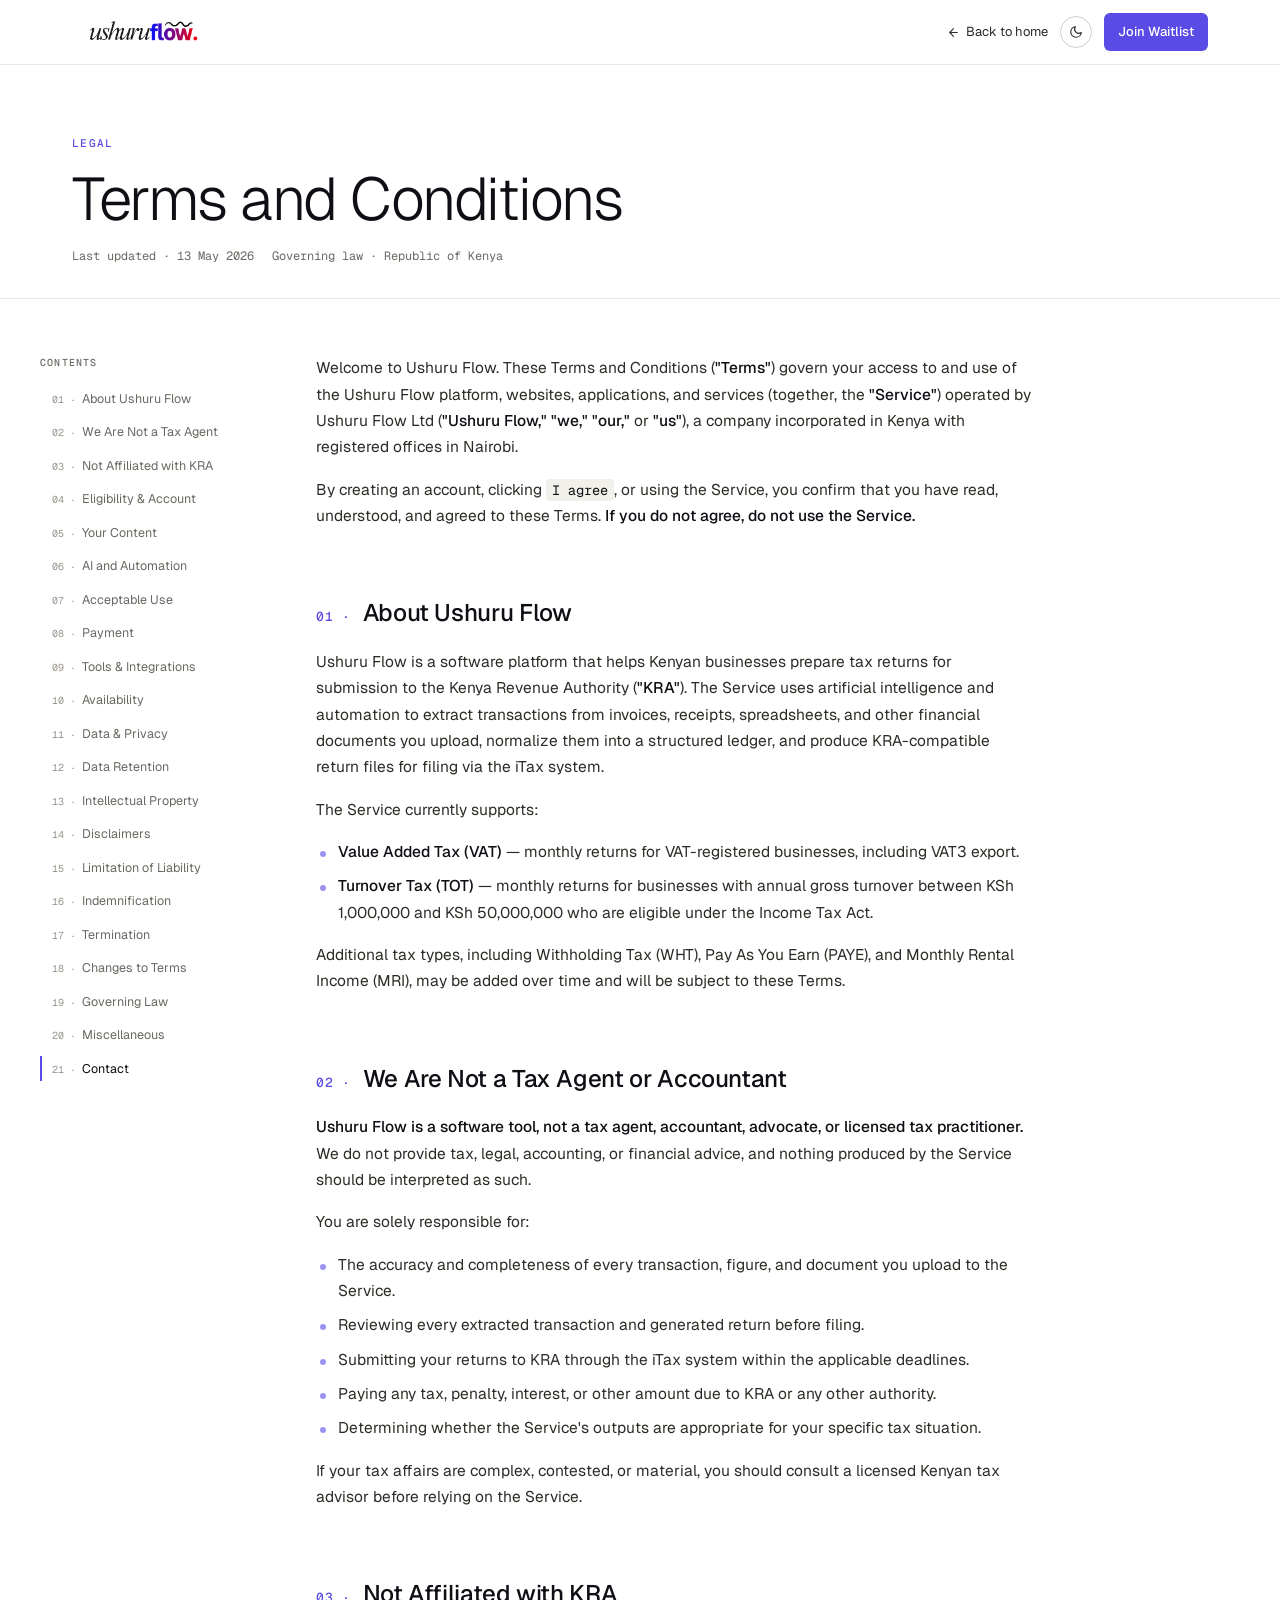
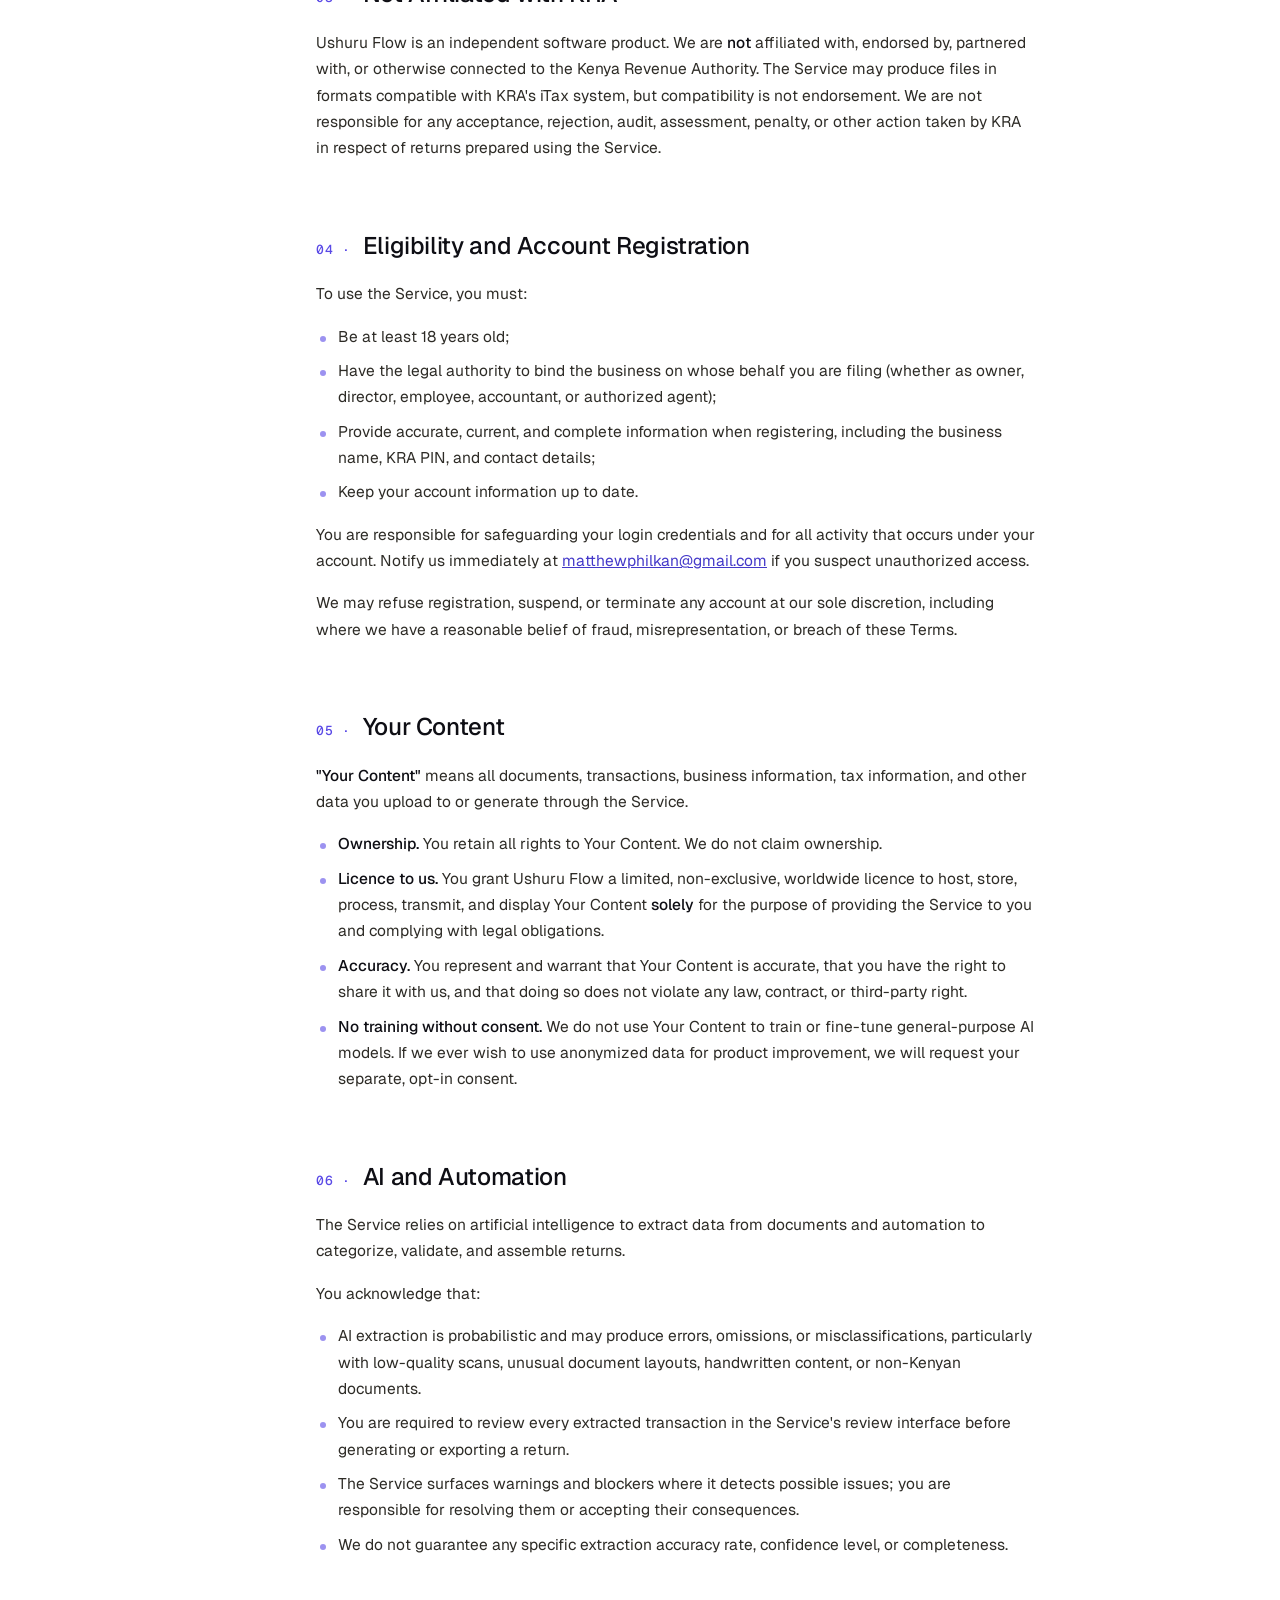
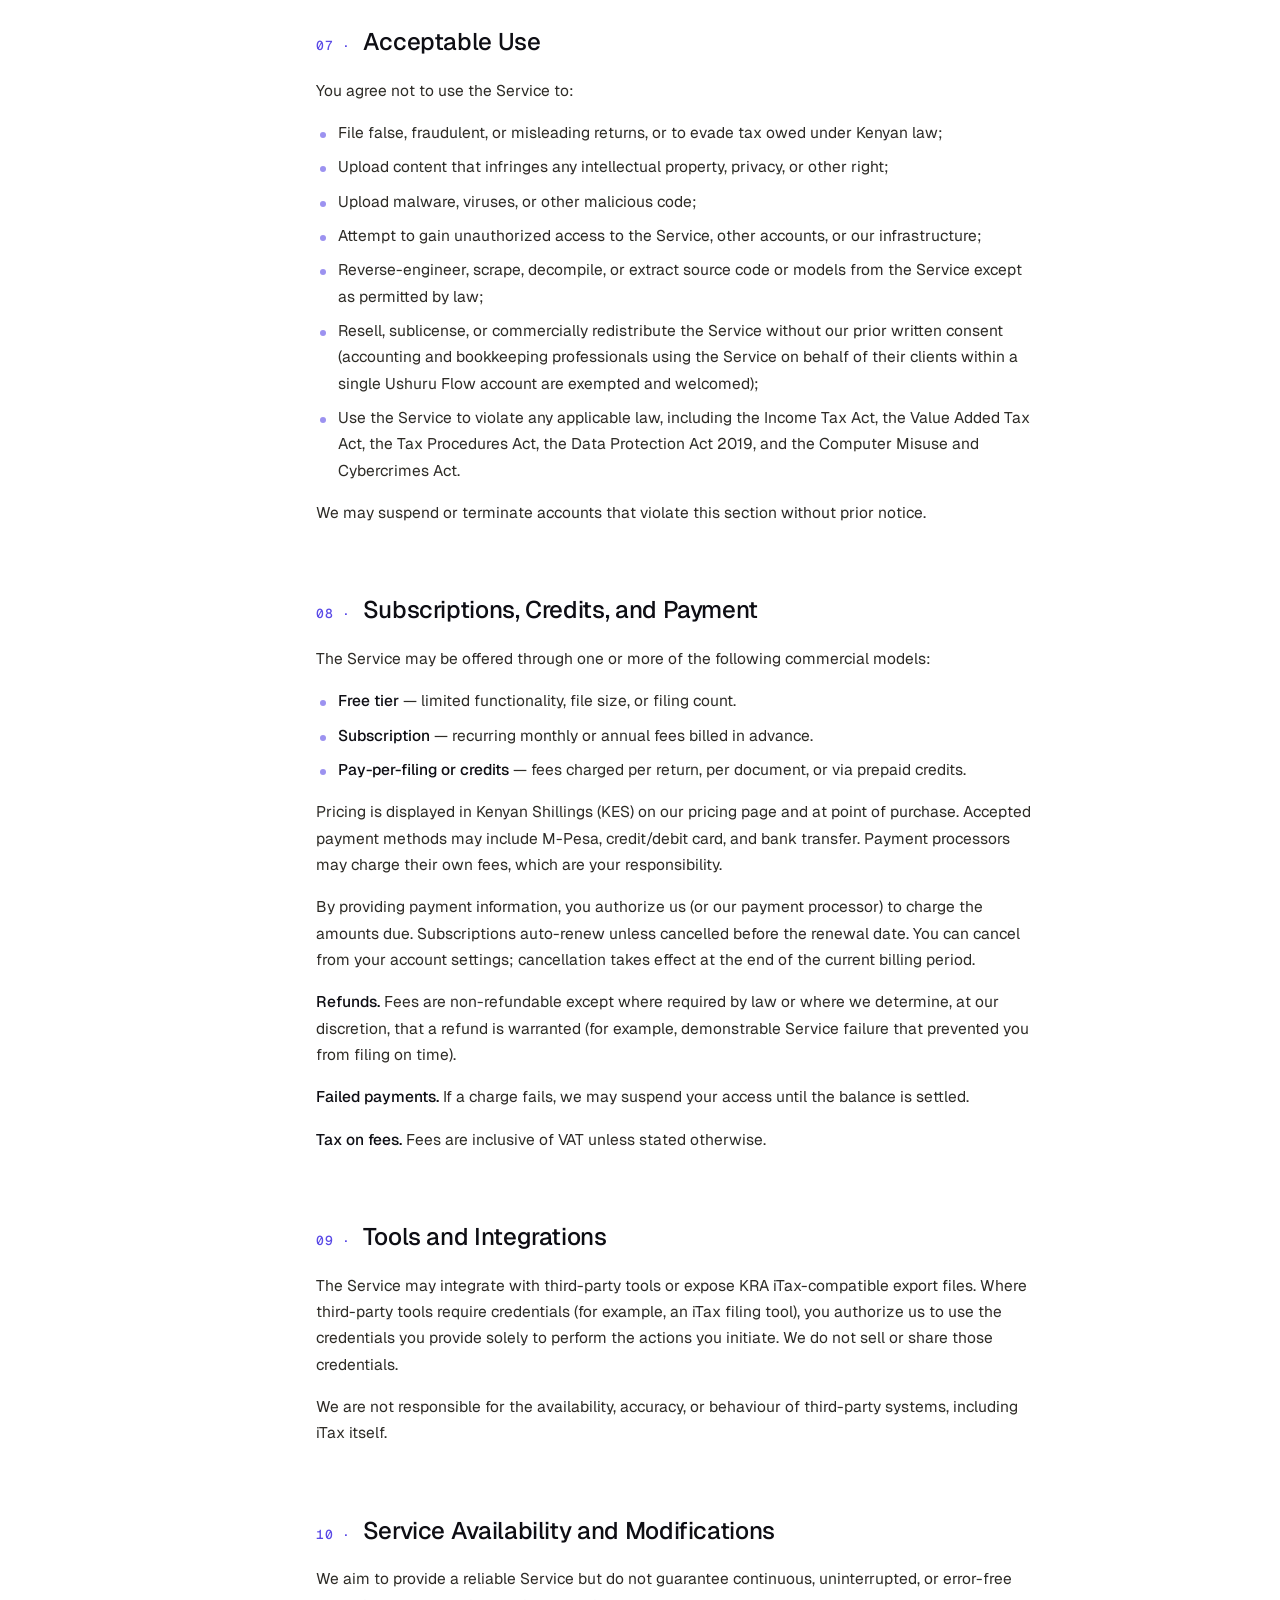
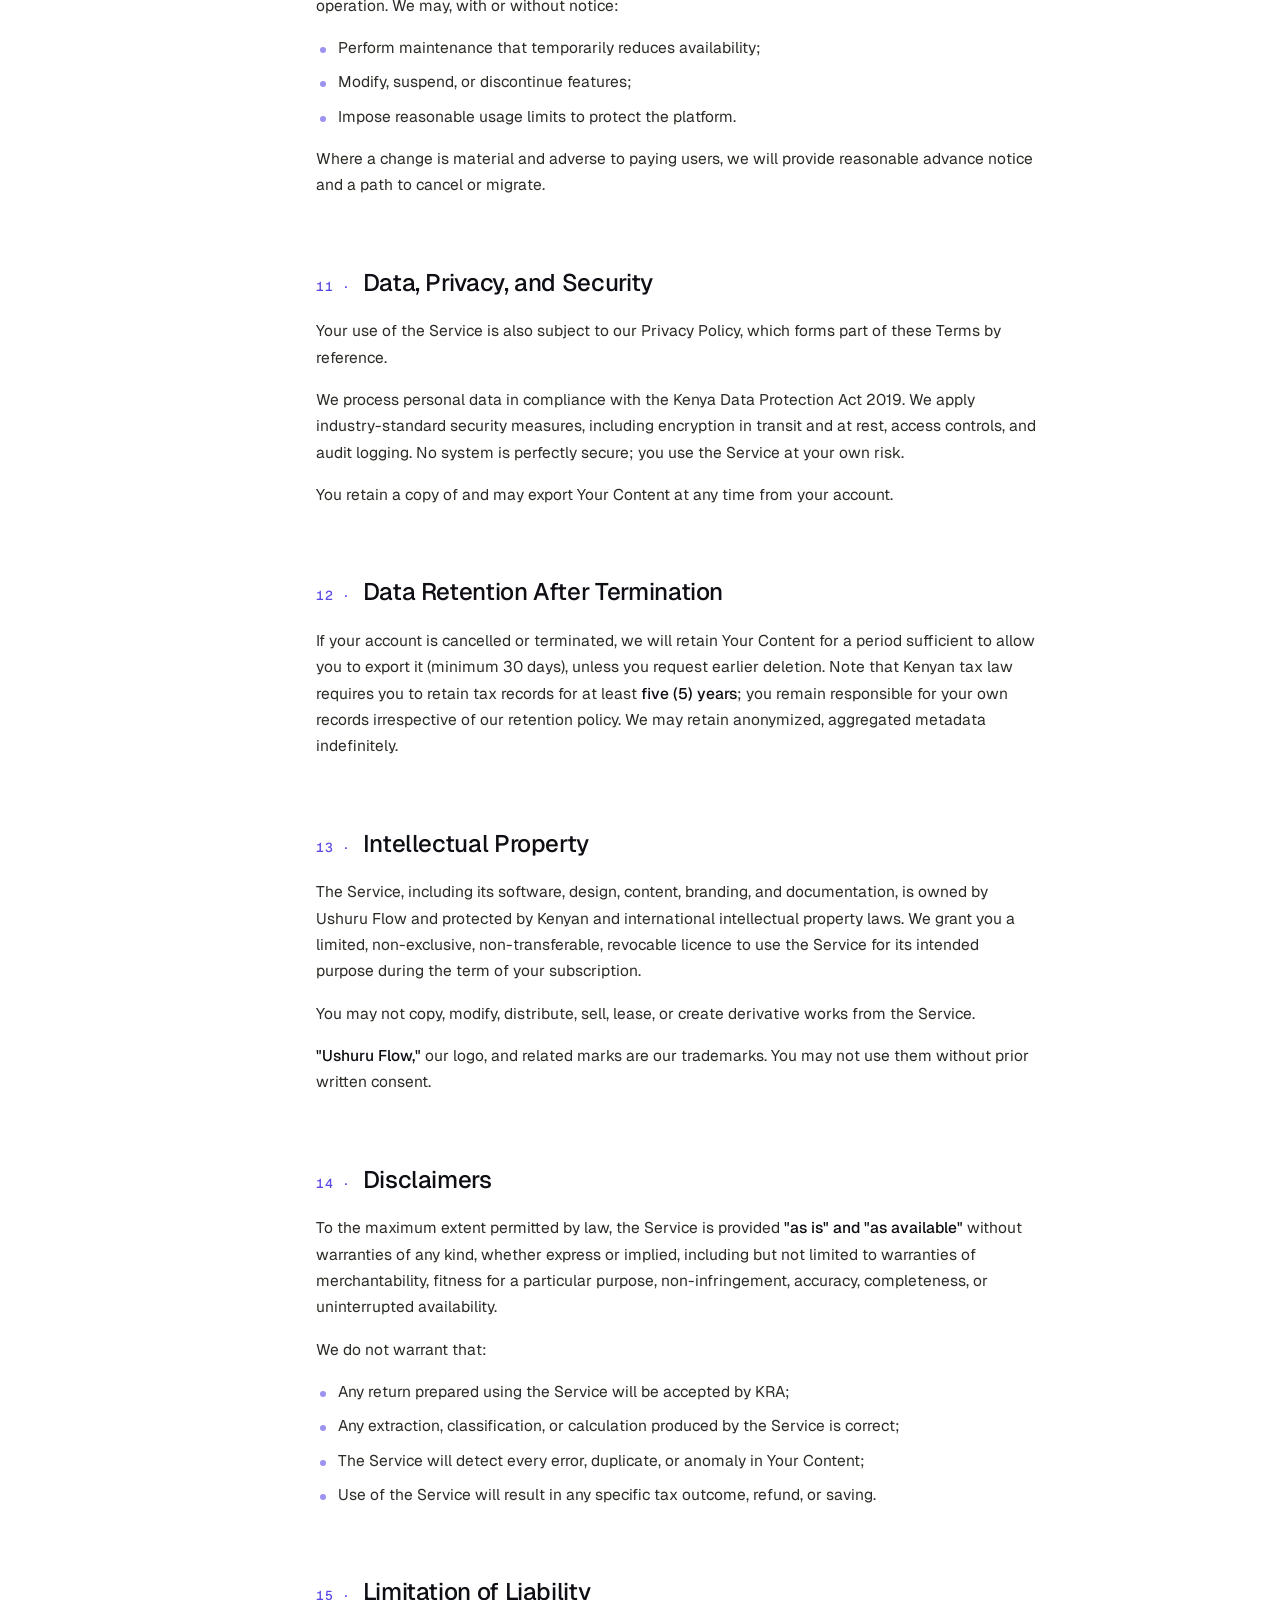
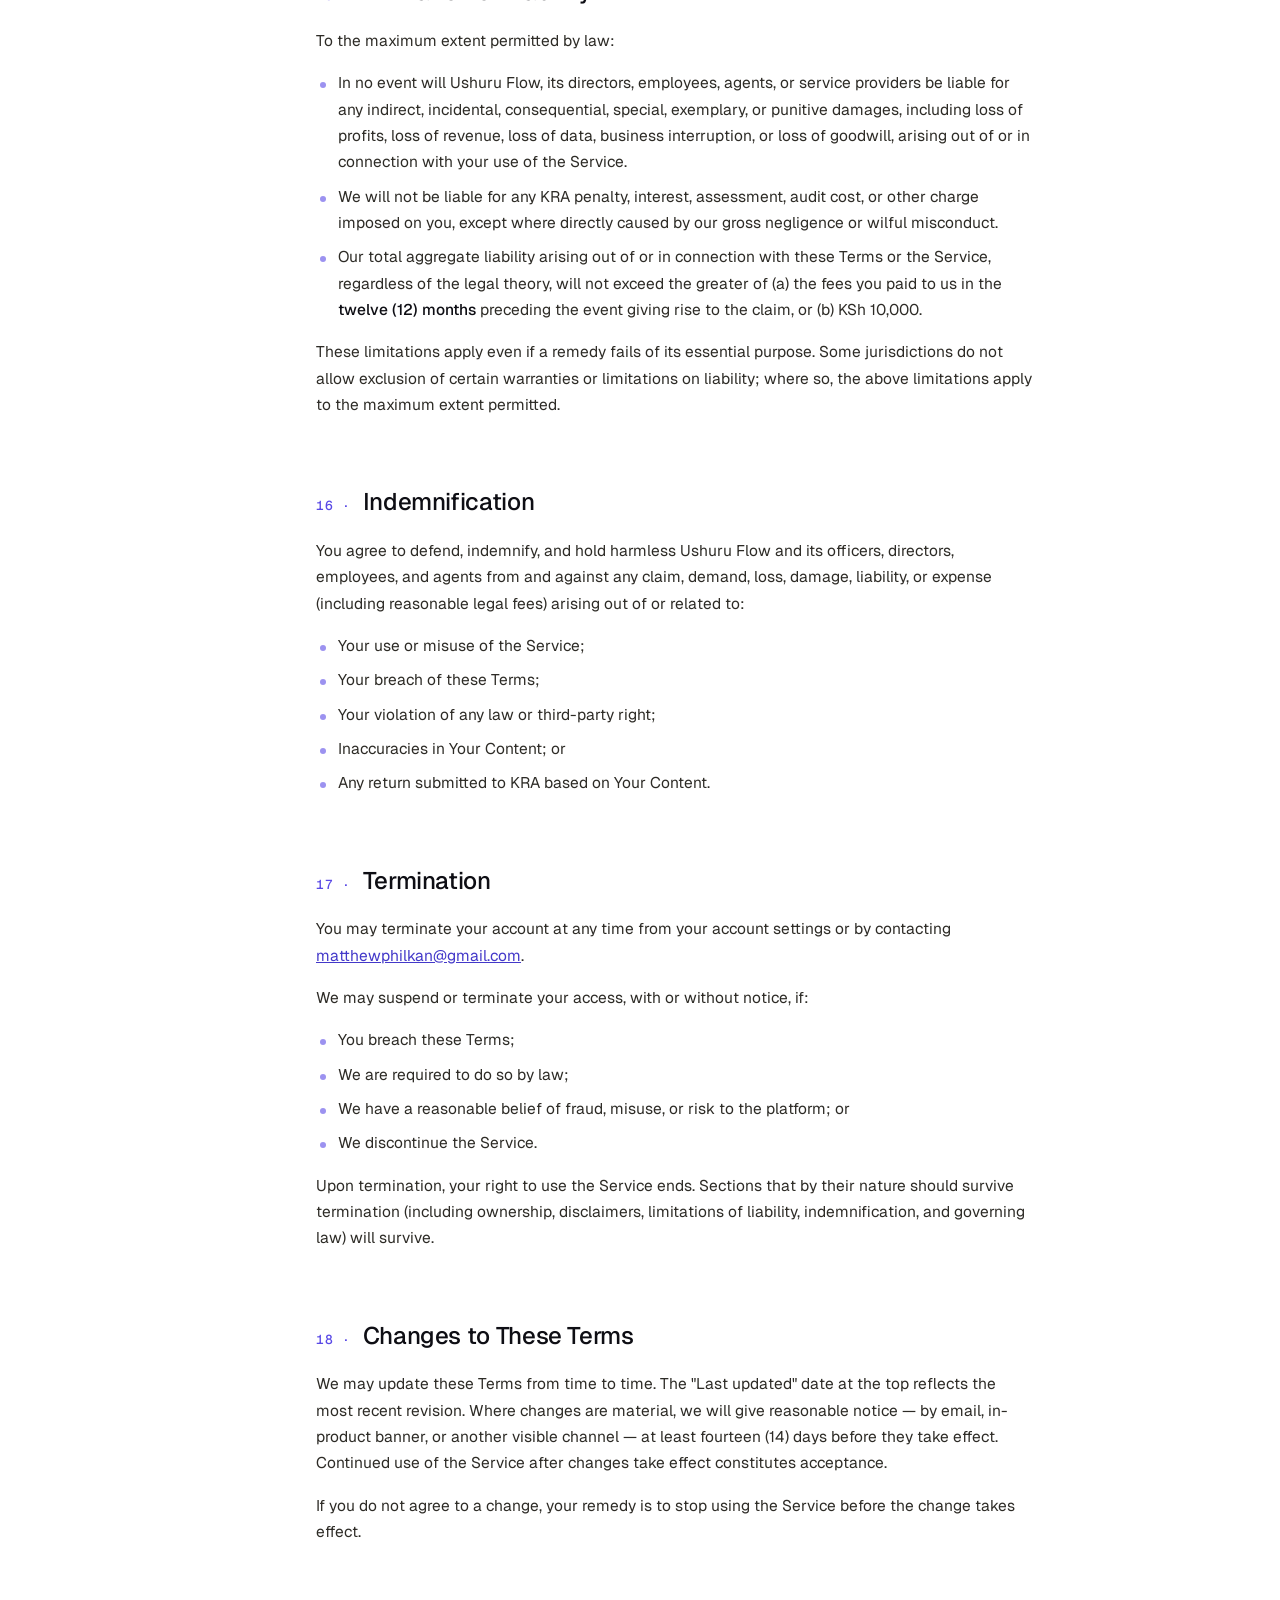
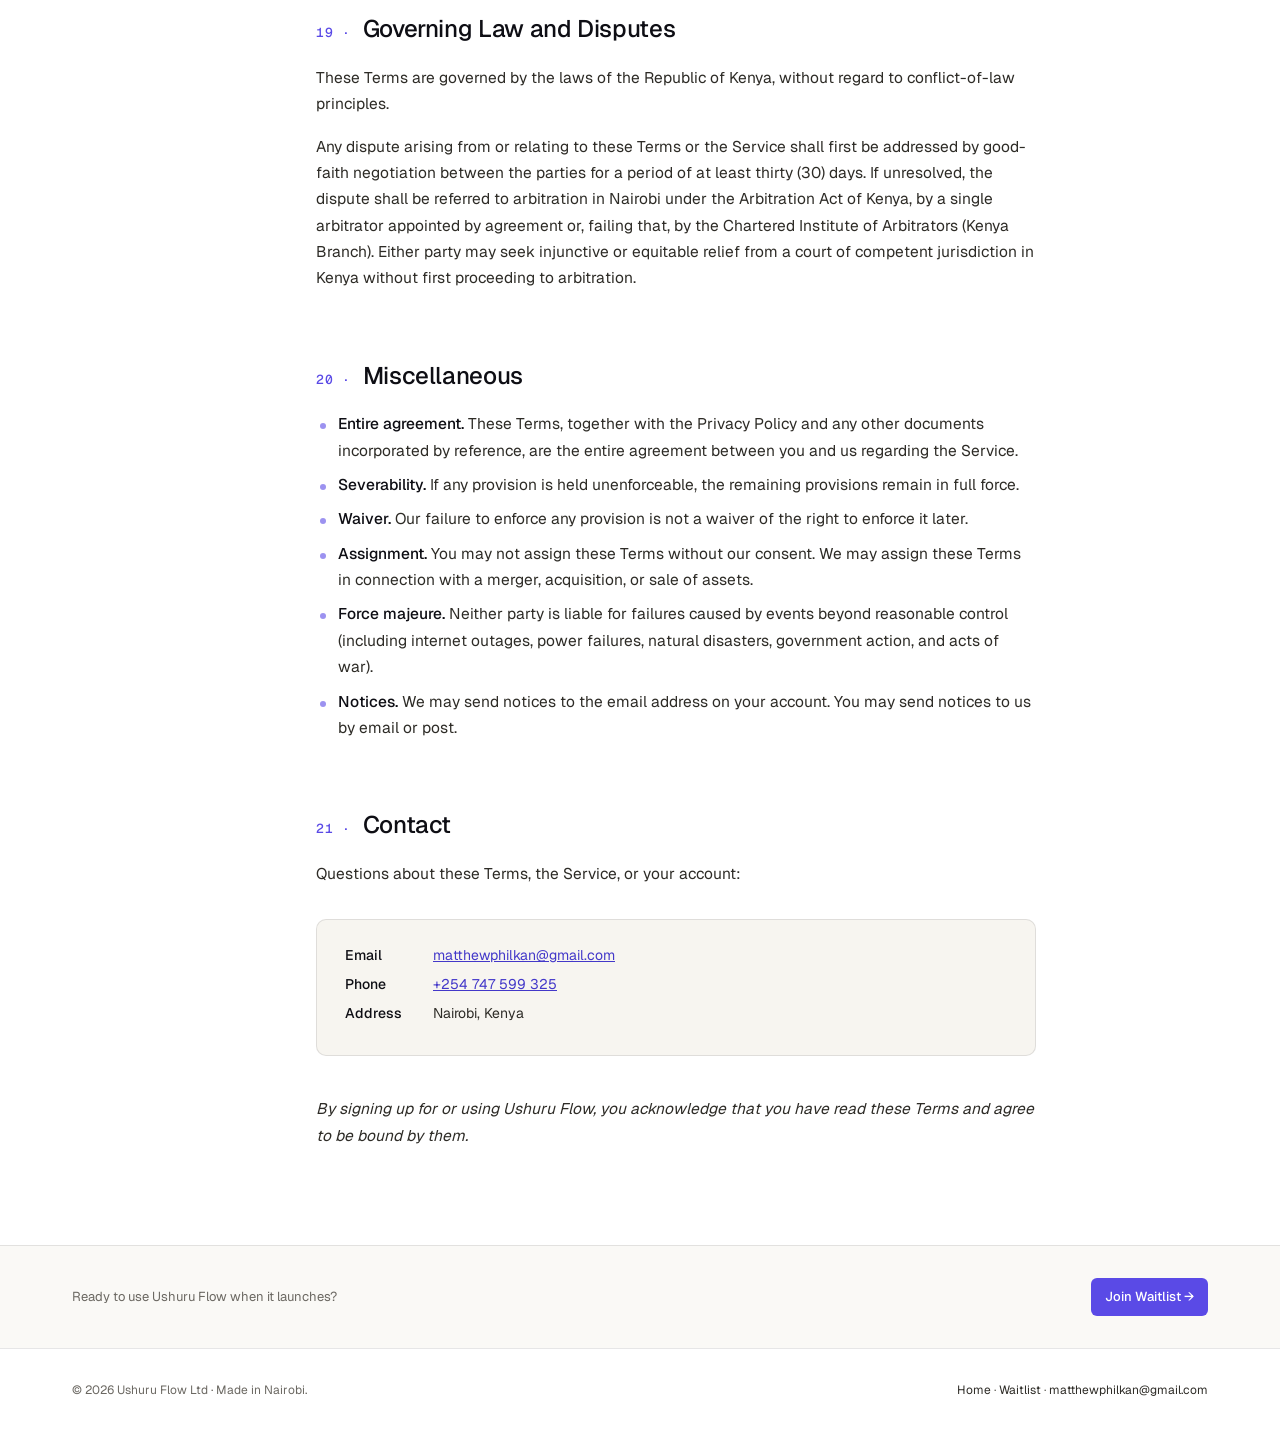
==== commit d0e5f4ea: "Use logo images for light and dark mode" ====
--- a/terms.html
+++ b/terms.html
@@ -40,13 +40,12 @@
 /* NAV */
 .nav { border-bottom: 1px solid var(--line); background: var(--bg); position: sticky; top: 0; z-index: 10; backdrop-filter: blur(8px); }
 .nav-inner { display: flex; align-items: center; justify-content: space-between; height: 64px; }
-.brand { display: inline-flex; align-items: center; gap: 9px; font-size: 19px; font-weight: 500; letter-spacing: -0.01em; color: var(--fg); text-decoration: none; }
-.brand .mark {
-  width: 24px; height: 24px; border-radius: 6px; position: relative;
-  background: linear-gradient(135deg, var(--violet) 0%, var(--violet-deep) 100%);
-}
-.brand .mark::after { content: ''; position: absolute; inset: 5px; border: 1.5px dashed rgba(255,255,255,0.55); border-radius: 3px; }
-.brand .mark::before { content: ''; position: absolute; right: 3px; bottom: 3px; width: 7px; height: 7px; border-radius: 999px; background: var(--lime); }
+.brand { display: inline-flex; align-items: center; text-decoration: none; font-size: 0; line-height: 0; }
+.brand img { height: 28px; width: auto; display: block; }
+.brand .logo-light { display: none; }
+.brand .logo-dark { display: block; }
+:root[data-theme="light"] .brand .logo-light { display: block; }
+:root[data-theme="light"] .brand .logo-dark { display: none; }
 .nav-right { display: flex; gap: 12px; align-items: center; }
 .back-link { font-size: 13px; color: var(--fg-2); display: inline-flex; align-items: center; gap: 6px; text-decoration: none; }
 .back-link:hover { color: var(--fg); }
@@ -195,7 +194,7 @@
 
 <header class="nav">
   <div class="wrap nav-inner">
-    <a class="brand" href="index.html"><span class="mark"></span>Ushuru&thinsp;Flow</a>
+    <a class="brand" href="index.html"><img class="logo-dark" src="assets/logo-dark.png" alt="Ushuru Flow" /><img class="logo-light" src="assets/logo-light.png" alt="Ushuru Flow" /></a>
     <div class="nav-right">
       <a class="back-link" href="index.html">
         <svg viewBox="0 0 24 24" fill="none" stroke="currentColor" stroke-width="2" stroke-linecap="round" stroke-linejoin="round" width="13" height="13"><path d="M19 12H5M12 19l-7-7 7-7"/></svg>
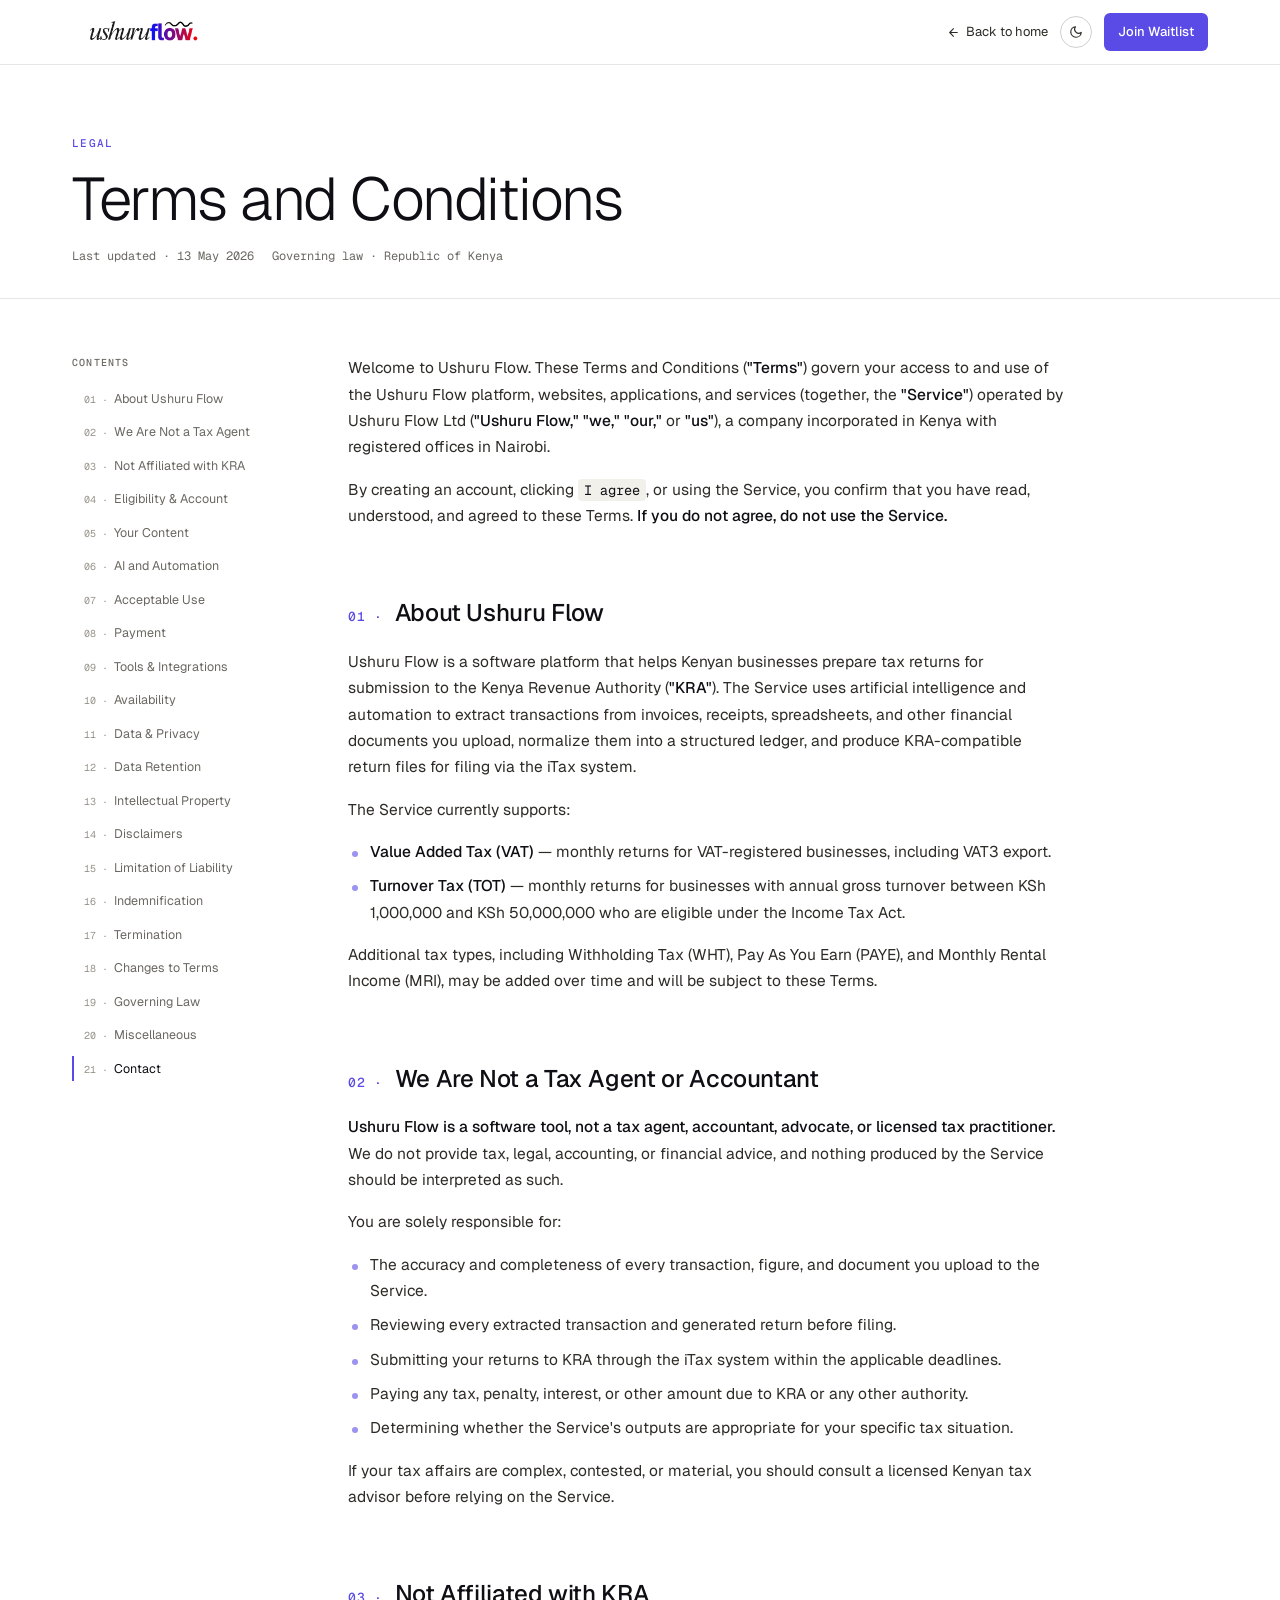
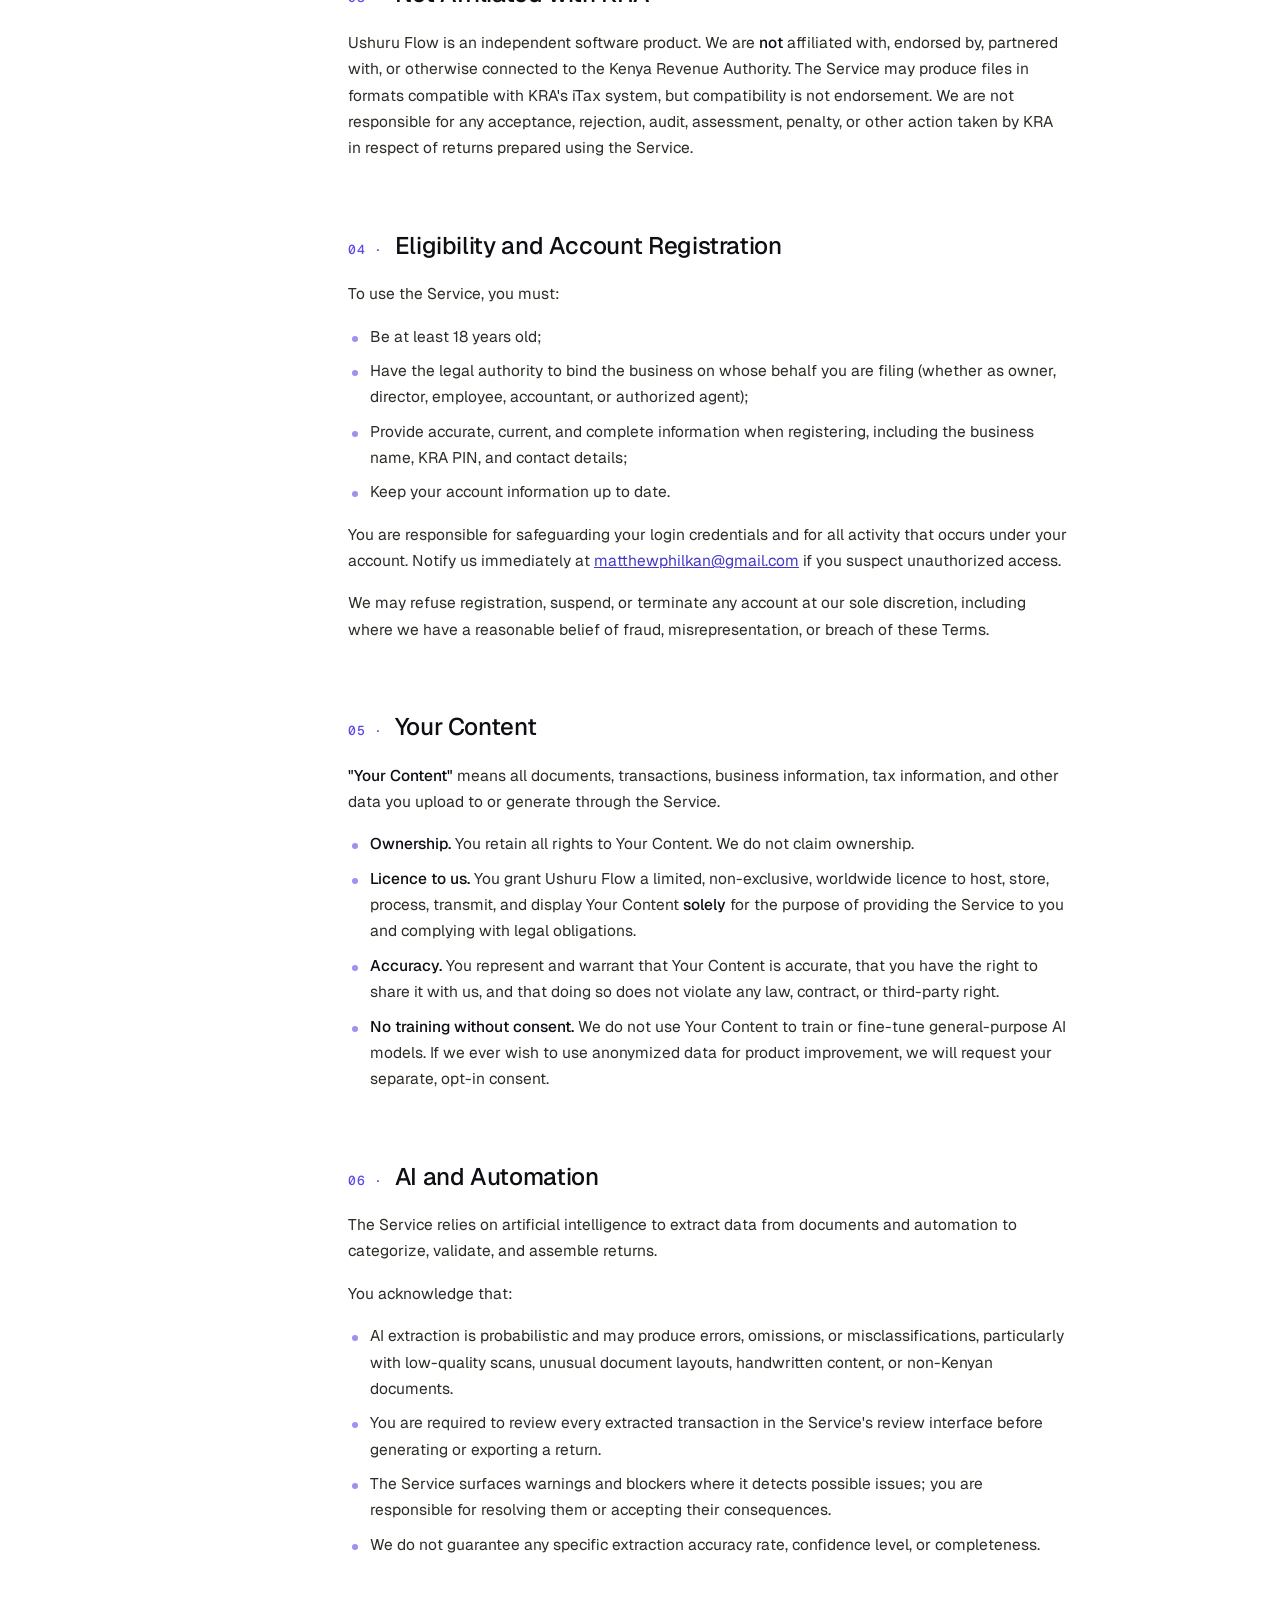
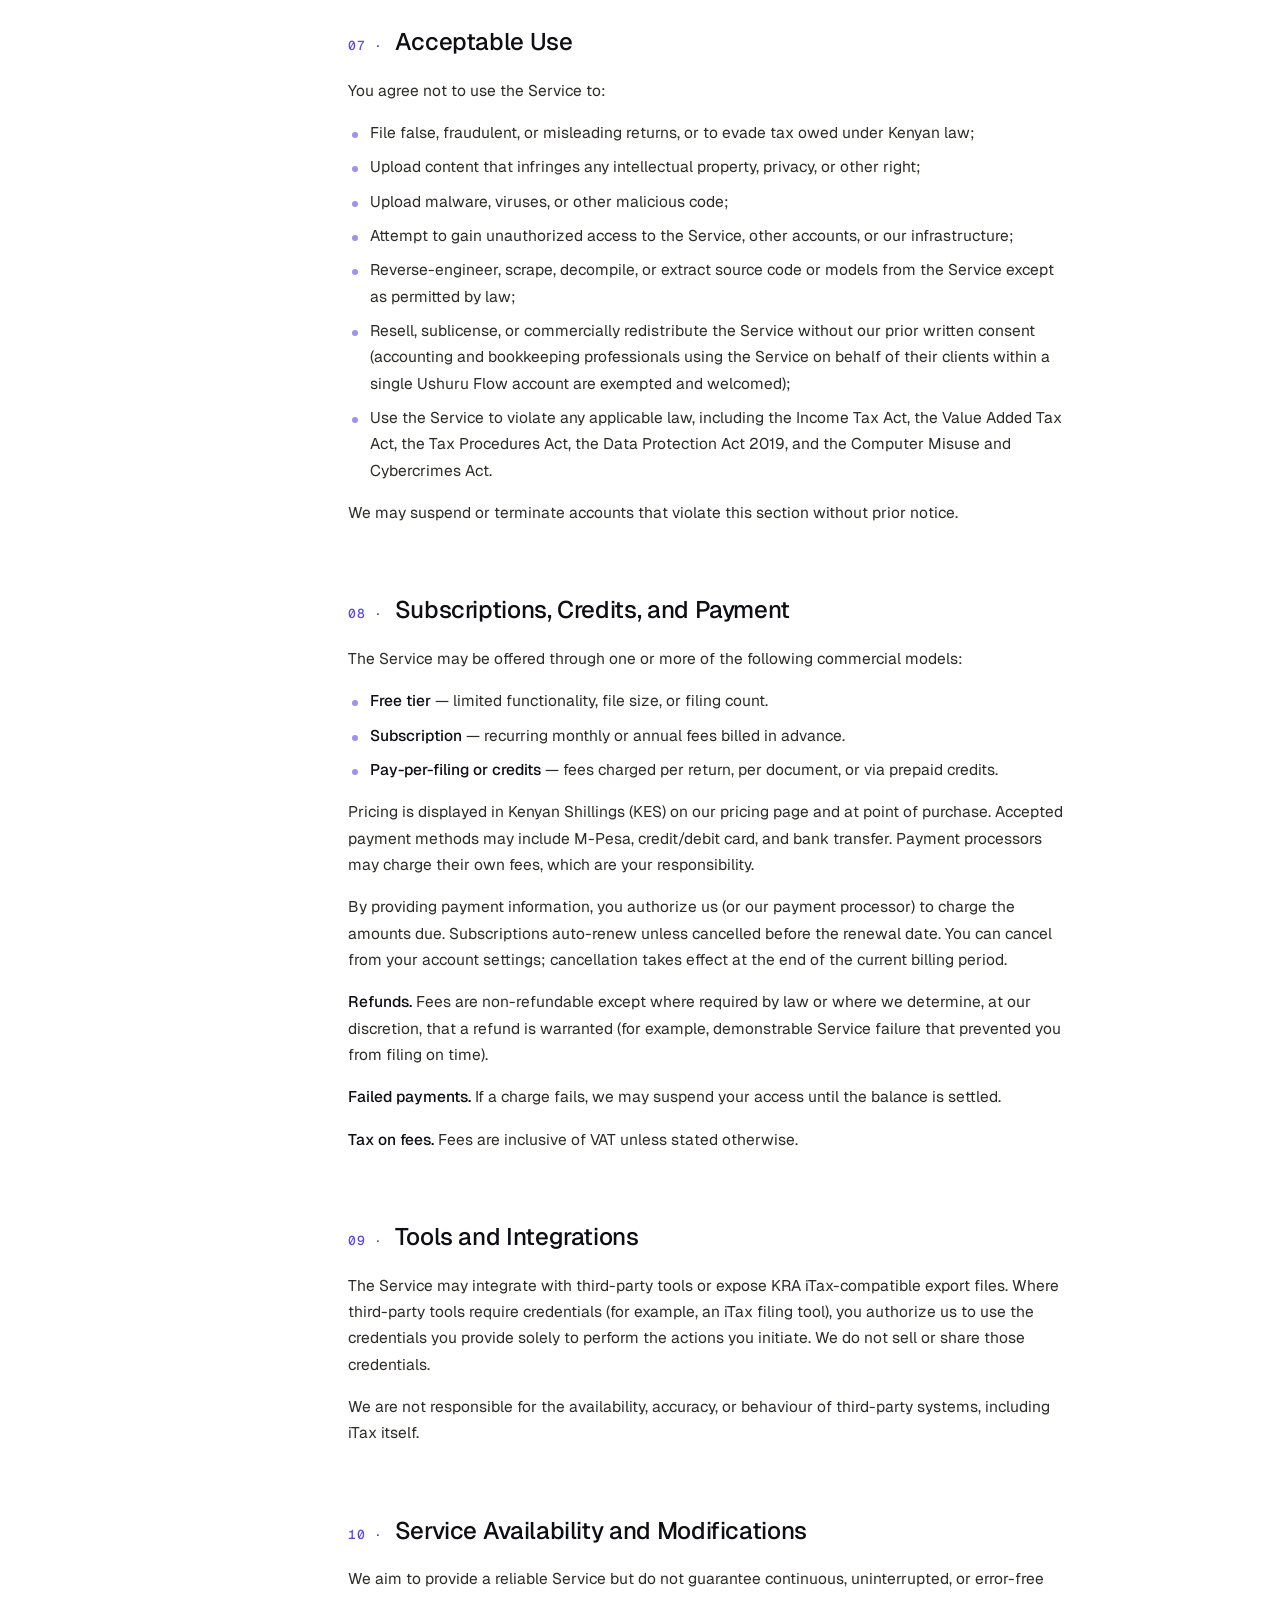
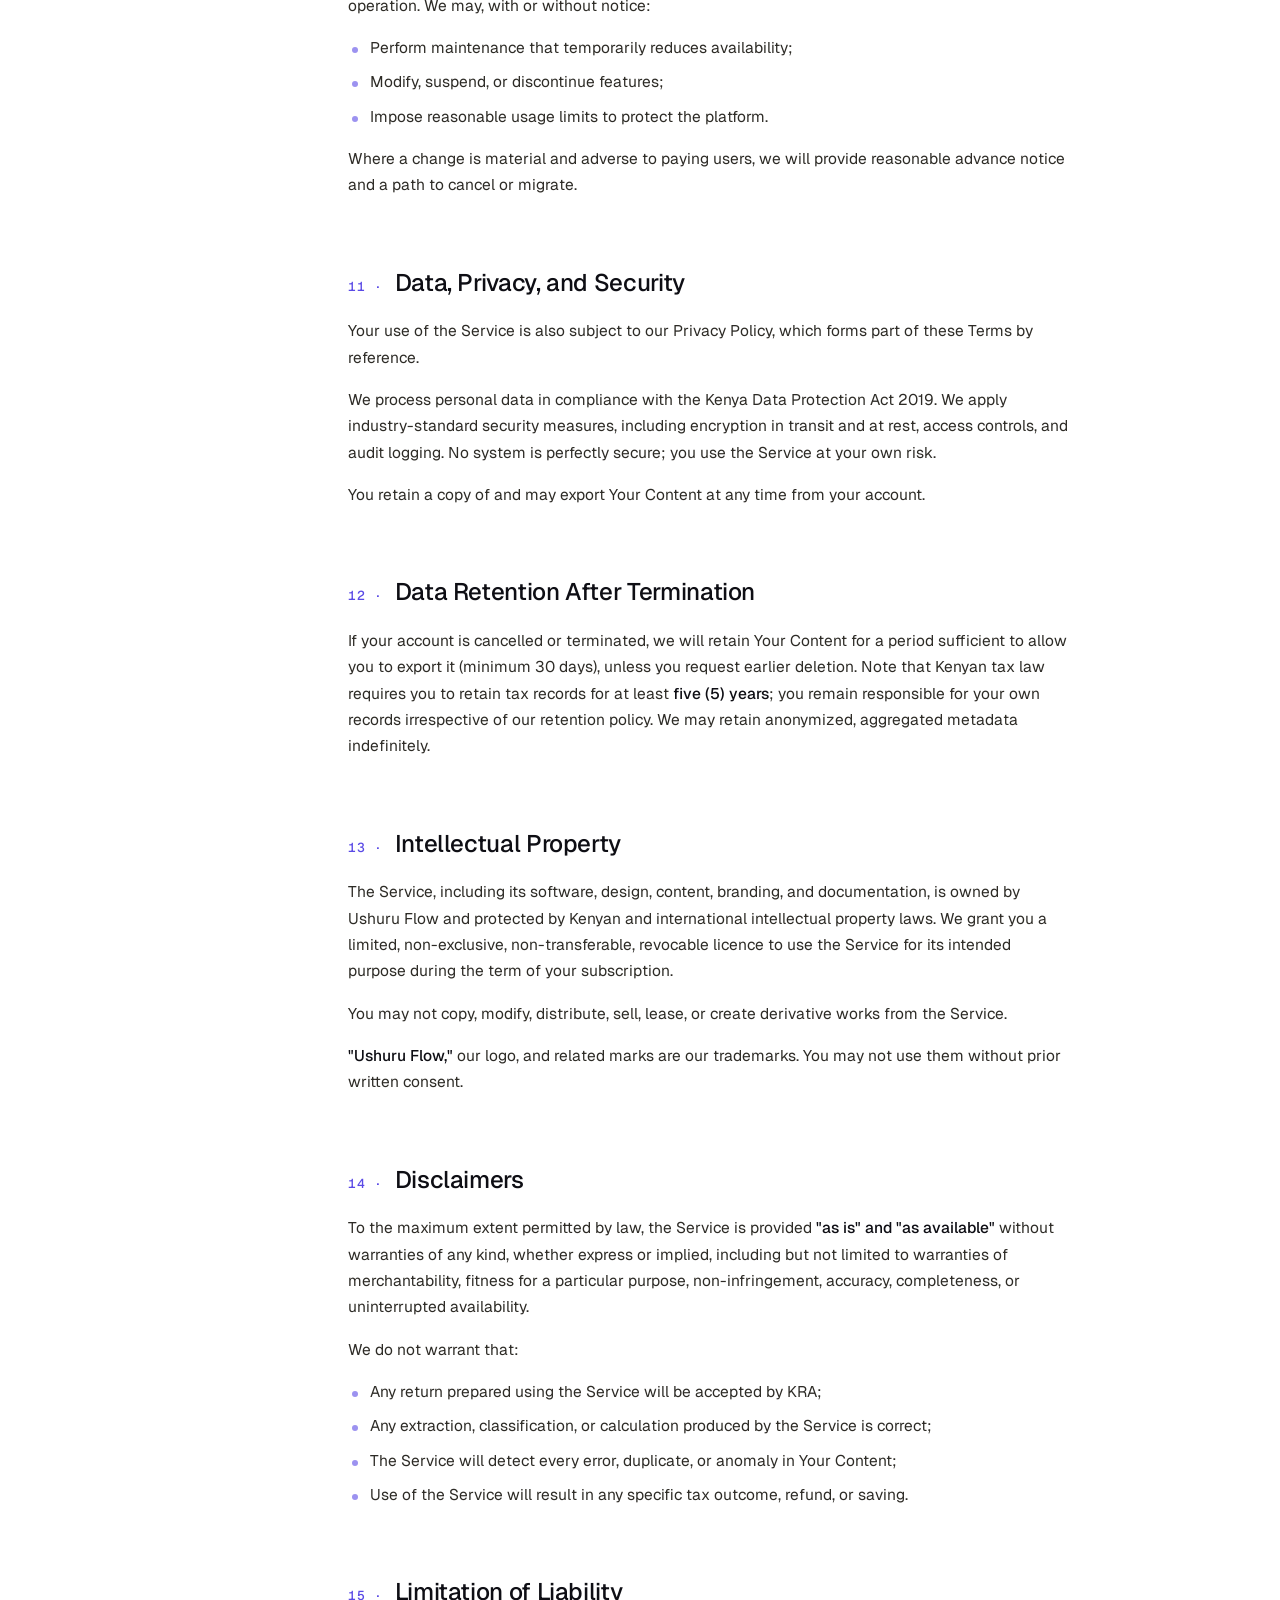
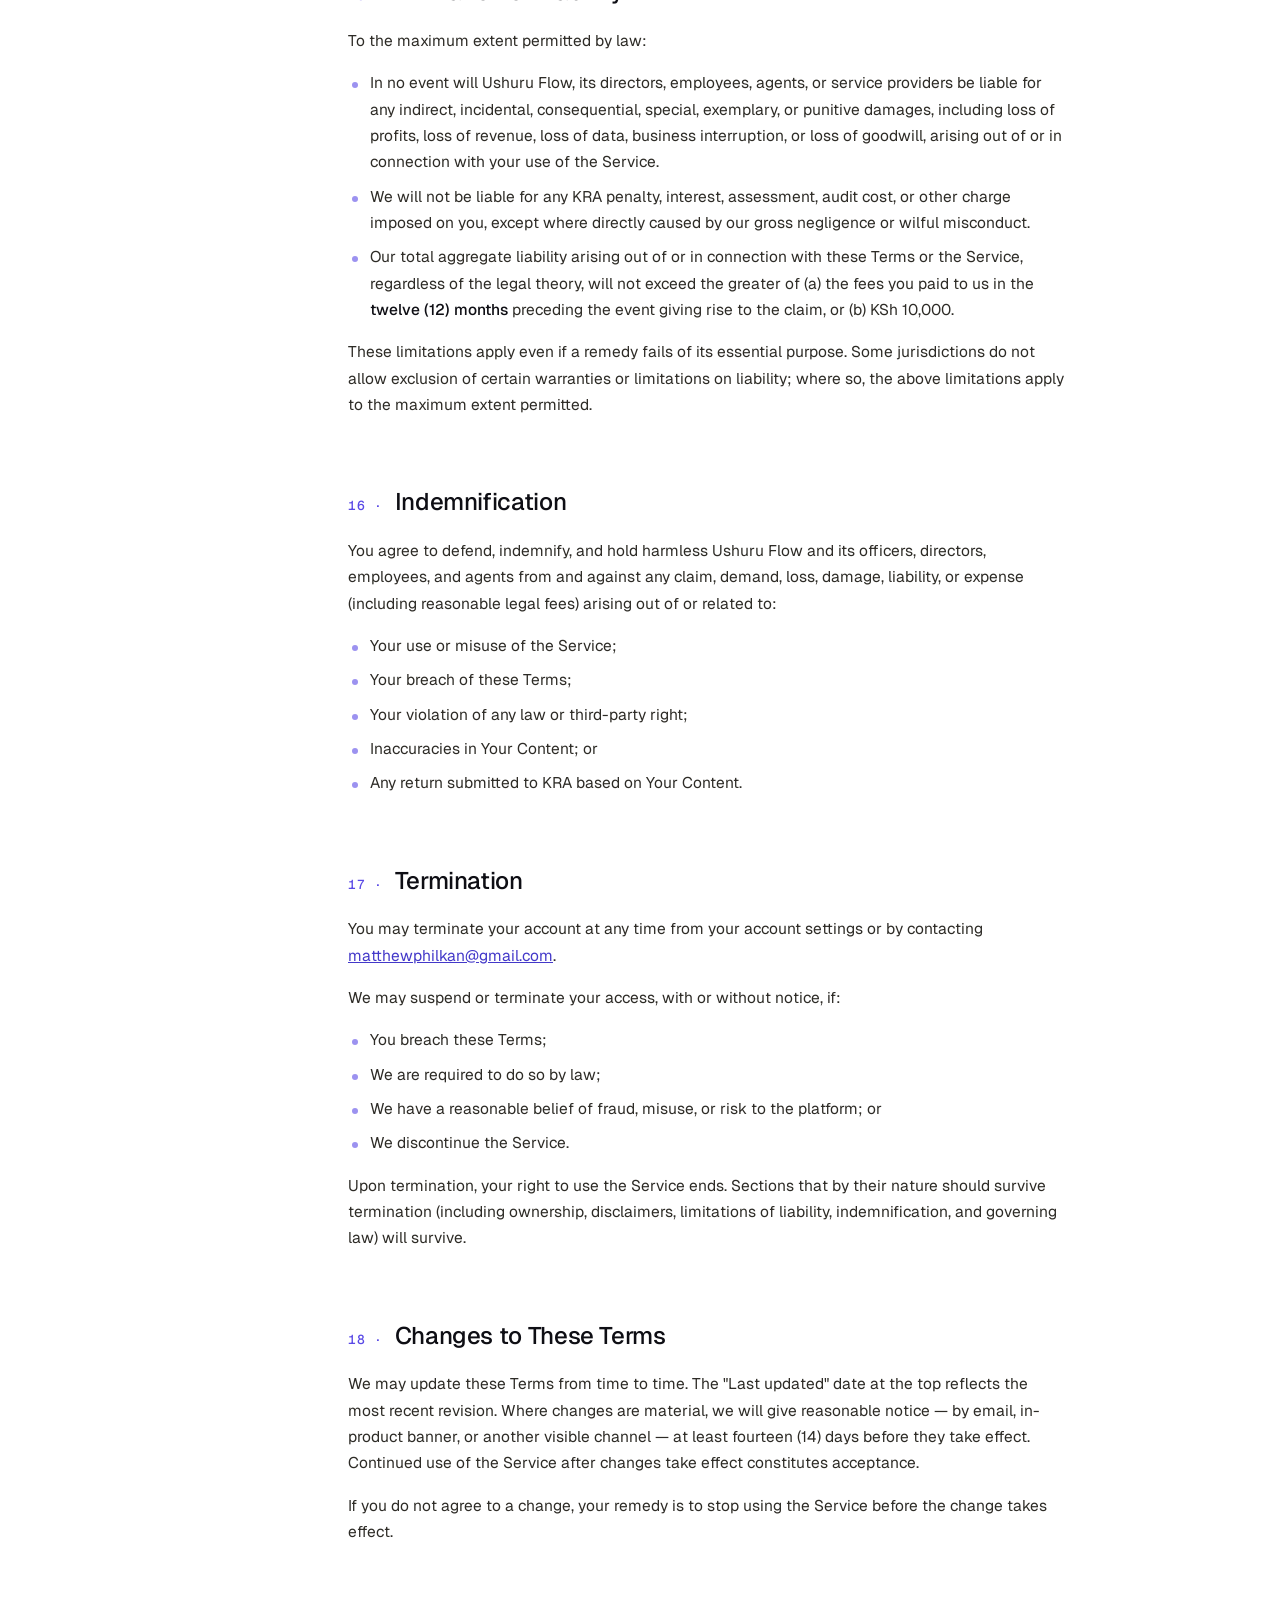
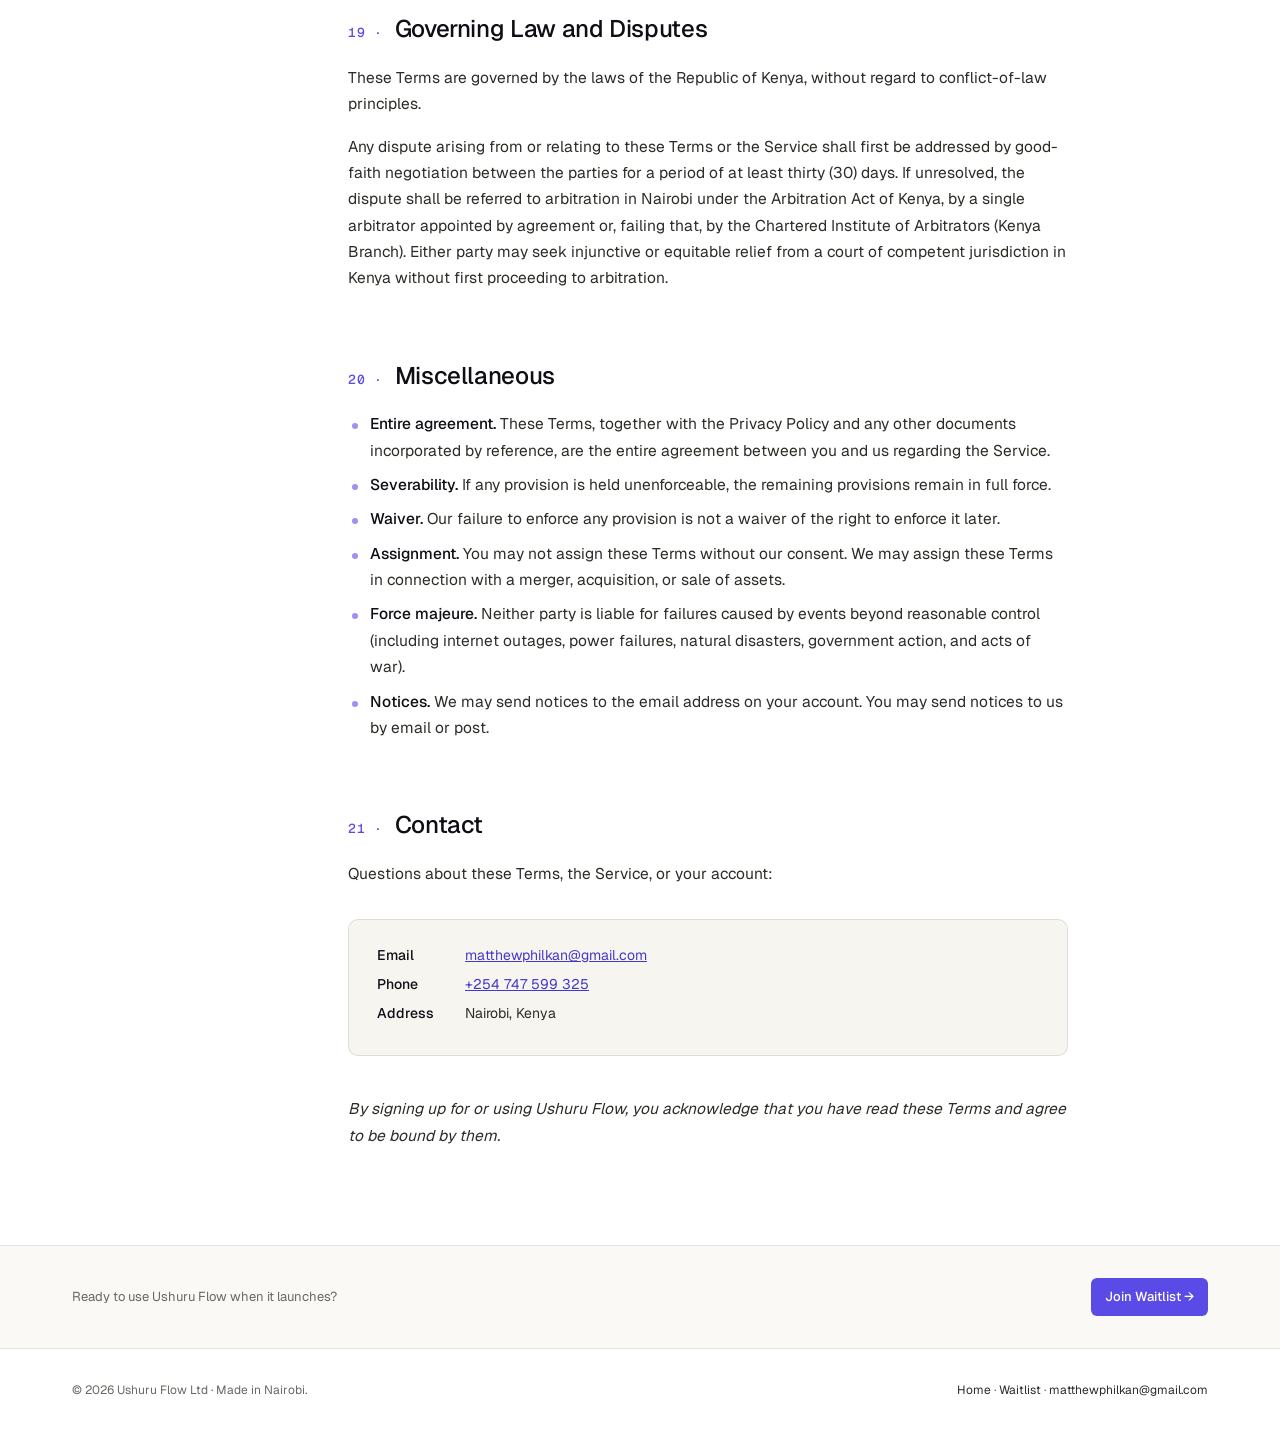
==== commit ec25b778: "Fix mobile side padding on hero/article sections, update footer contact" ====
--- a/terms.html
+++ b/terms.html
@@ -4,6 +4,8 @@
 <meta charset="utf-8" />
 <meta name="viewport" content="width=device-width, initial-scale=1" />
 <title>Terms and Conditions — Ushuru Flow</title>
+<link rel="icon" type="image/png" href="assets/logo-site.png" />
+<link rel="apple-touch-icon" href="assets/logo-site.png" />
 <link rel="preconnect" href="https://fonts.googleapis.com" />
 <link rel="preconnect" href="https://fonts.gstatic.com" crossorigin />
 <link href="https://fonts.googleapis.com/css2?family=Geist:wght@300;400;500;600&family=Geist+Mono:wght@400;500&display=swap" rel="stylesheet" />
@@ -88,10 +90,10 @@
 /* ARTICLE LAYOUT */
 .article {
   display: grid; grid-template-columns: 220px 1fr; gap: 56px;
-  padding: 56px 0 80px;
+  padding-top: 56px; padding-bottom: 80px;
 }
 @media (max-width: 920px) {
-  .article { grid-template-columns: 1fr; gap: 32px; padding: 40px 0 64px; }
+  .article { grid-template-columns: 1fr; gap: 32px; padding-top: 40px; padding-bottom: 64px; }
   .toc { position: static !important; }
 }
 
